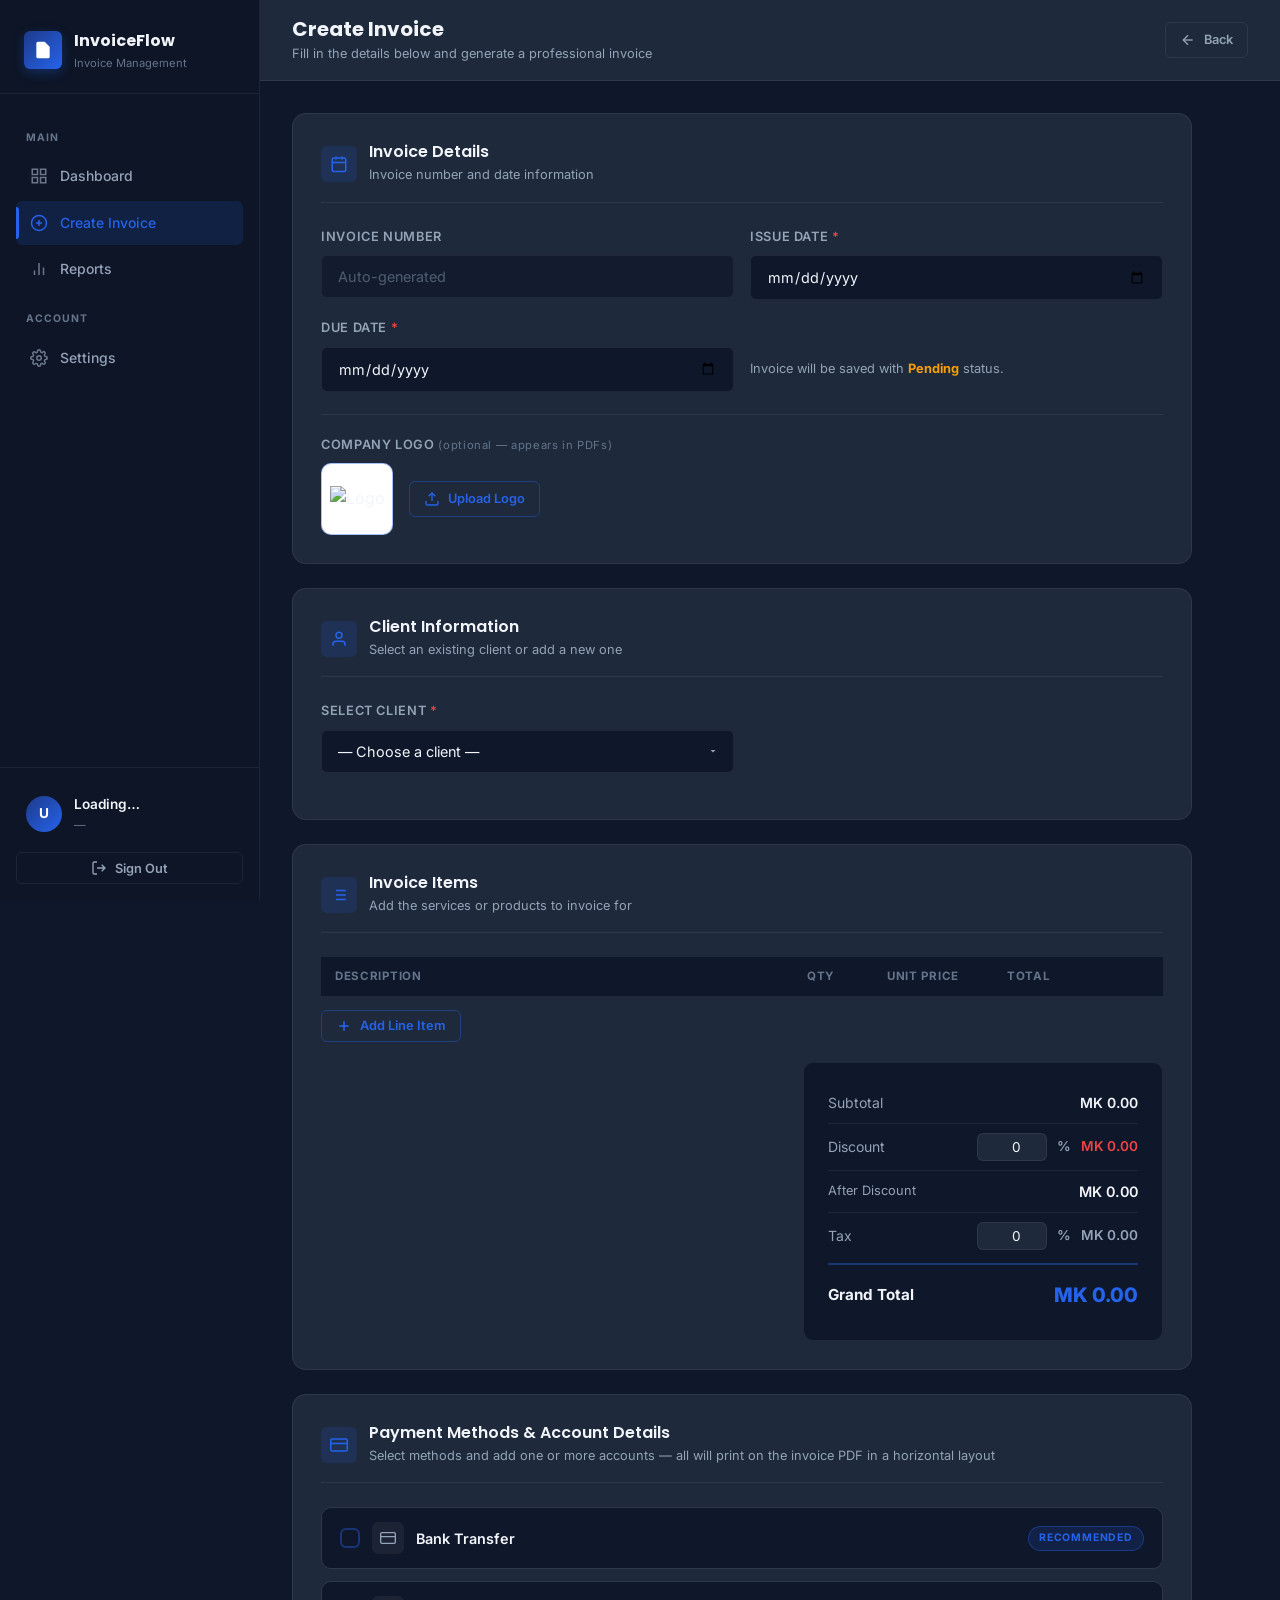
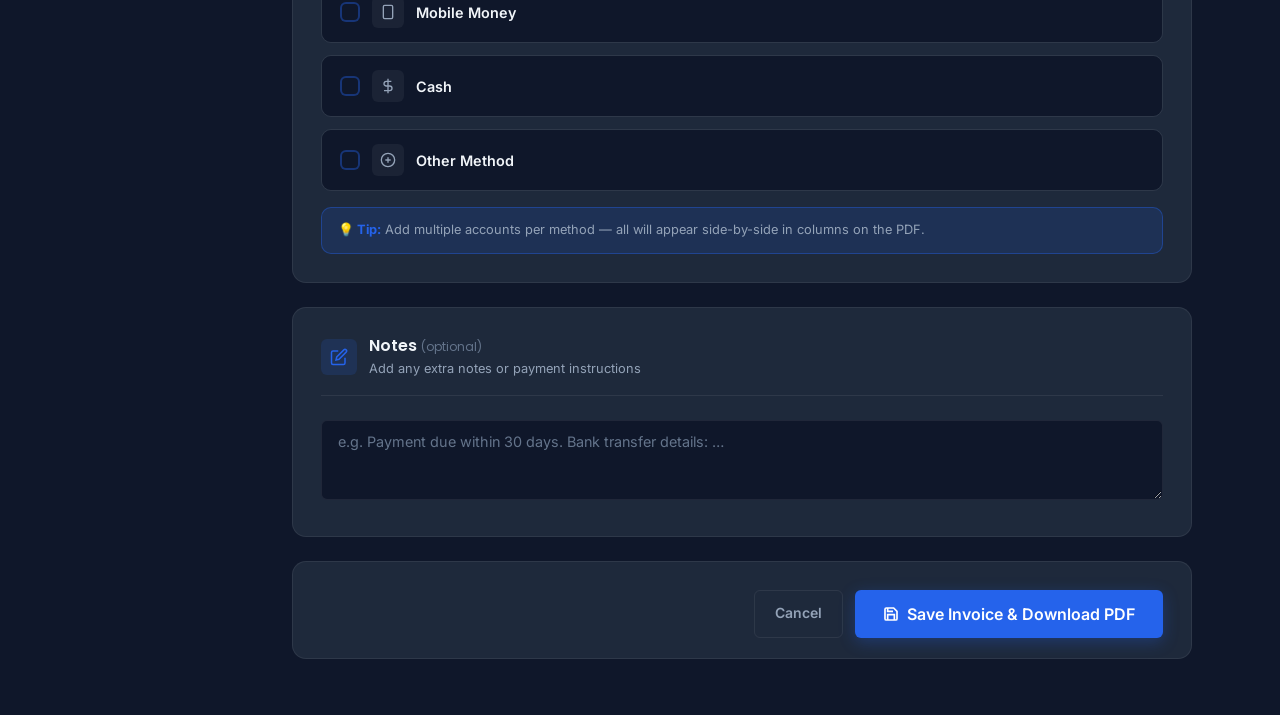
==== create-invoice.html @ 596aef88 "Initial Commit" ====
<!DOCTYPE html>
<html lang="en">
<head>
  <meta charset="UTF-8" />
  <meta name="viewport" content="width=device-width, initial-scale=1.0" />
  <title>Create Invoice – InvoiceFlow</title>
  <meta name="description" content="Create a professional invoice, add line items, and generate a PDF in seconds." />
  <link rel="stylesheet" href="styles.css" />
  <link rel="icon" href="data:image/svg+xml,<svg xmlns='http://www.w3.org/2000/svg' viewBox='0 0 100 100'><rect width='100' height='100' rx='16' fill='%232563EB'/><text y='.9em' font-size='60' x='20'>📄</text></svg>" />
</head>
<body>
<div class="app-layout">

  <!-- ══════════════════ SIDEBAR ══════════════════ -->
  <aside class="sidebar" id="sidebar">
    <div class="sidebar-logo">
      <div class="logo-mark">
        <div class="logo-icon">
          <svg viewBox="0 0 24 24" fill="white"><path d="M14 2H6a2 2 0 0 0-2 2v16a2 2 0 0 0 2 2h12a2 2 0 0 0 2-2V8l-6-6zm-1 1.5V8H18"/></svg>
        </div>
        <div>
          <div class="logo-text">InvoiceFlow</div>
          <div class="logo-sub">Invoice Management</div>
        </div>
      </div>
    </div>

    <nav class="sidebar-nav">
      <div class="nav-section-label">Main</div>
      <a class="nav-item" href="dashboard.html">
        <svg viewBox="0 0 24 24" fill="none" stroke="currentColor" stroke-width="2"><rect x="3" y="3" width="7" height="7"/><rect x="14" y="3" width="7" height="7"/><rect x="14" y="14" width="7" height="7"/><rect x="3" y="14" width="7" height="7"/></svg>
        Dashboard
      </a>
      <a class="nav-item active" href="create-invoice.html">
        <svg viewBox="0 0 24 24" fill="none" stroke="currentColor" stroke-width="2"><circle cx="12" cy="12" r="10"/><line x1="12" y1="8" x2="12" y2="16"/><line x1="8" y1="12" x2="16" y2="12"/></svg>
        Create Invoice
      </a>
      <a class="nav-item" href="reports.html">
        <svg viewBox="0 0 24 24" fill="none" stroke="currentColor" stroke-width="2"><line x1="18" y1="20" x2="18" y2="10"/><line x1="12" y1="20" x2="12" y2="4"/><line x1="6" y1="20" x2="6" y2="14"/></svg>
        Reports
      </a>
      <div class="nav-section-label" style="margin-top:20px;">Account</div>
      <a class="nav-item" href="settings.html">
        <svg viewBox="0 0 24 24" fill="none" stroke="currentColor" stroke-width="2"><circle cx="12" cy="12" r="3"/><path d="M19.4 15a1.65 1.65 0 0 0 .33 1.82l.06.06a2 2 0 0 1-2.83 2.83l-.06-.06a1.65 1.65 0 0 0-1.82-.33 1.65 1.65 0 0 0-1 1.51V21a2 2 0 0 1-4 0v-.09A1.65 1.65 0 0 0 9 19.4a1.65 1.65 0 0 0-1.82.33l-.06.06a2 2 0 0 1-2.83-2.83l.06-.06A1.65 1.65 0 0 0 4.68 15a1.65 1.65 0 0 0-1.51-1H3a2 2 0 0 1 0-4h.09A1.65 1.65 0 0 0 4.6 9a1.65 1.65 0 0 0-.33-1.82l-.06-.06a2 2 0 0 1 2.83-2.83l.06.06A1.65 1.65 0 0 0 9 4.68a1.65 1.65 0 0 0 1-1.51V3a2 2 0 0 1 4 0v.09a1.65 1.65 0 0 0 1 1.51 1.65 1.65 0 0 0 1.82-.33l.06-.06a2 2 0 0 1 2.83 2.83l-.06.06A1.65 1.65 0 0 0 19.4 9a1.65 1.65 0 0 0 1.51 1H21a2 2 0 0 1 0 4h-.09a1.65 1.65 0 0 0-1.51 1z"/></svg>
        Settings
      </a>
    </nav>

    <div class="sidebar-footer">
      <div class="user-info">
        <div class="user-avatar" id="user-avatar">U</div>
        <div class="user-details">
          <div class="user-name" id="user-name">Loading…</div>
          <div class="user-email" id="user-email">—</div>
        </div>
      </div>
      <button class="btn btn-ghost btn-full btn-sm" onclick="handleLogout()">
        <svg viewBox="0 0 24 24" fill="none" stroke="currentColor" stroke-width="2" width="15" height="15"><path d="M9 21H5a2 2 0 0 1-2-2V5a2 2 0 0 1 2-2h4M16 17l5-5-5-5M21 12H9"/></svg>
        Sign Out
      </button>
    </div>
  </aside>

  <!-- ══════════════════ MAIN CONTENT ══════════════════ -->
  <div class="main-content">

    <div class="topbar">
      <div class="topbar-left">
        <h2>Create Invoice</h2>
        <p>Fill in the details below and generate a professional invoice</p>
      </div>
      <div class="topbar-right">
        <a href="dashboard.html" class="btn btn-ghost btn-sm">
          <svg viewBox="0 0 24 24" fill="none" stroke="currentColor" stroke-width="2"><line x1="19" y1="12" x2="5" y2="12"/><polyline points="12 19 5 12 12 5"/></svg>
          Back
        </a>
      </div>
    </div>

    <div class="page-content">
      <form id="invoice-form" onsubmit="handleCreateInvoice(event)">
        <div class="create-content">

          <!-- ── Invoice Metadata ── -->
          <div class="section-card">
            <div class="section-card-header">
              <div class="section-icon">
                <svg viewBox="0 0 24 24" fill="none" stroke="currentColor" stroke-width="2"><rect x="3" y="4" width="18" height="18" rx="2"/><line x1="16" y1="2" x2="16" y2="6"/><line x1="8" y1="2" x2="8" y2="6"/><line x1="3" y1="10" x2="21" y2="10"/></svg>
              </div>
              <div>
                <h3>Invoice Details</h3>
                <p>Invoice number and date information</p>
              </div>
            </div>

            <div class="form-row">
              <div class="form-group">
                <label for="invoice-number">Invoice Number</label>
                <input type="text" id="invoice-number" placeholder="Auto-generated" readonly style="opacity:0.7;cursor:not-allowed;" />
              </div>
              <div class="form-group">
                <label for="issue-date">Issue Date <span style="color:var(--danger)">*</span></label>
                <input type="date" id="issue-date" required />
              </div>
            </div>
            <div class="form-row">
              <div class="form-group">
                <label for="due-date">Due Date <span style="color:var(--danger)">*</span></label>
                <input type="date" id="due-date" required />
              </div>
              <div class="form-group">
                <label>&nbsp;</label>
                <div style="padding:12px 0; font-size:0.8rem; color:var(--text-muted);">
                  Invoice will be saved with <strong style="color:var(--warning)">Pending</strong> status.
                </div>
              </div>
            </div>

            <!-- ── Logo Upload ── -->
            <div style="border-top:1px solid var(--border);padding-top:20px;margin-top:4px;">
              <label style="font-size:0.8rem;font-weight:600;color:var(--text-muted);text-transform:uppercase;letter-spacing:0.05em;display:block;margin-bottom:8px;">
                Company Logo <span style="font-size:0.7rem;font-weight:400;color:var(--text-dim);text-transform:none;">(optional — appears in PDFs)</span>
              </label>
              <div style="display:flex;align-items:center;gap:16px;flex-wrap:wrap;">
                <div id="logo-preview-wrap" style="display:none;width:72px;height:72px;border:1px solid var(--border-accent);border-radius:var(--radius);overflow:hidden;background:white;display:flex;align-items:center;justify-content:center;flex-shrink:0;">
                  <img id="logo-preview" src="" alt="Logo" style="max-width:100%;max-height:100%;object-fit:contain;" />
                </div>
                <div style="display:flex;gap:10px;flex-wrap:wrap;">
                  <label for="logo-upload" class="btn btn-secondary btn-sm" style="cursor:pointer;">
                    <svg viewBox="0 0 24 24" fill="none" stroke="currentColor" stroke-width="2"><path d="M21 15v4a2 2 0 0 1-2 2H5a2 2 0 0 1-2-2v-4"/><polyline points="17 8 12 3 7 8"/><line x1="12" y1="3" x2="12" y2="15"/></svg>
                    Upload Logo
                  </label>
                  <input type="file" id="logo-upload" accept="image/png,image/jpeg,image/gif,image/webp,image/svg+xml" style="display:none;" onchange="handleLogoUpload(event)" />
                  <button type="button" class="btn btn-ghost btn-sm" id="logo-remove-btn" style="display:none;" onclick="removeLogo()">
                    <svg viewBox="0 0 24 24" fill="none" stroke="currentColor" stroke-width="2"><polyline points="3 6 5 6 21 6"/><path d="M19 6l-1 14a2 2 0 0 1-2 2H8a2 2 0 0 1-2-2L5 6"/></svg>
                    Remove
                  </button>
                </div>
              </div>
            </div>
          </div>

          <!-- ── Client Selection ── -->
          <div class="section-card">
            <div class="section-card-header">
              <div class="section-icon">
                <svg viewBox="0 0 24 24" fill="none" stroke="currentColor" stroke-width="2"><path d="M20 21v-2a4 4 0 0 0-4-4H8a4 4 0 0 0-4 4v2"/><circle cx="12" cy="7" r="4"/></svg>
              </div>
              <div>
                <h3>Client Information</h3>
                <p>Select an existing client or add a new one</p>
              </div>
            </div>

            <div class="form-row">
              <div class="form-group">
                <label for="client-select">Select Client <span style="color:var(--danger)">*</span></label>
                <select id="client-select" onchange="handleClientChange()" required>
                  <option value="">— Choose a client —</option>
                  <option value="new">➕ Add new client…</option>
                </select>
              </div>
            </div>

            <!-- New Client Panel -->
            <div class="new-client-panel" id="new-client-panel">
              <h4>
                <svg viewBox="0 0 24 24" fill="none" stroke="currentColor" stroke-width="2" width="14" height="14" style="margin-right:6px;"><path d="M20 21v-2a4 4 0 0 0-4-4H8a4 4 0 0 0-4 4v2"/><circle cx="12" cy="7" r="4"/></svg>
                New Client Details
              </h4>
              <div class="form-row">
                <div class="form-group">
                  <label for="new-client-name">Full Name / Company <span style="color:var(--danger)">*</span></label>
                  <input type="text" id="new-client-name" placeholder="Acme Corporation" />
                </div>
                <div class="form-group">
                  <label for="new-client-email">Email Address</label>
                  <input type="email" id="new-client-email" placeholder="client@example.com" />
                </div>
              </div>
              <div class="form-row">
                <div class="form-group">
                  <label for="new-client-phone">Phone Number</label>
                  <input type="tel" id="new-client-phone" placeholder="+1 (555) 000-0000" />
                </div>
                <div class="form-group">
                  <label for="new-client-address">Address</label>
                  <input type="text" id="new-client-address" placeholder="123 Main St, City, Country" />
                </div>
              </div>
            </div>
          </div>

          <!-- ── Invoice Items ── -->
          <div class="section-card">
            <div class="section-card-header">
              <div class="section-icon">
                <svg viewBox="0 0 24 24" fill="none" stroke="currentColor" stroke-width="2"><line x1="8" y1="6" x2="21" y2="6"/><line x1="8" y1="12" x2="21" y2="12"/><line x1="8" y1="18" x2="21" y2="18"/><line x1="3" y1="6" x2="3.01" y2="6"/><line x1="3" y1="12" x2="3.01" y2="12"/><line x1="3" y1="18" x2="3.01" y2="18"/></svg>
              </div>
              <div>
                <h3>Invoice Items</h3>
                <p>Add the services or products to invoice for</p>
              </div>
            </div>

            <div class="items-table-wrapper">
              <table class="items-table">
                <thead>
                  <tr>
                    <th class="col-desc">Description</th>
                    <th class="col-qty">Qty</th>
                    <th class="col-price">Unit Price</th>
                    <th class="col-total">Total</th>
                    <th class="col-action"></th>
                  </tr>
                </thead>
                <tbody id="items-tbody"></tbody>
              </table>
            </div>

            <button type="button" class="btn btn-secondary btn-sm add-item-btn" onclick="addItem()">
              <svg viewBox="0 0 24 24" fill="none" stroke="currentColor" stroke-width="2.5"><line x1="12" y1="5" x2="12" y2="19"/><line x1="5" y1="12" x2="19" y2="12"/></svg>
              Add Line Item
            </button>

            <!-- Totals Panel -->
            <div class="totals-panel">
              <div class="total-row">
                <span class="label">Subtotal</span>
                <span class="value" id="display-subtotal">MK 0.00</span>
              </div>
              <div class="total-row">
                <span class="label">Discount</span>
                <span class="value">
                  <div class="tax-input-row">
                    <input type="number" id="discount-rate" value="0" min="0" max="100" step="0.5" oninput="recalcTotals()" />
                    <span>%</span>
                    <span id="display-discount" style="color:var(--danger);">MK 0.00</span>
                  </div>
                </span>
              </div>
              <div class="total-row">
                <span class="label" style="color:var(--text-muted);font-size:0.8rem;">After Discount</span>
                <span class="value" id="display-after-discount" style="font-size:0.9rem;">MK 0.00</span>
              </div>
              <div class="total-row">
                <span class="label">Tax</span>
                <span class="value">
                  <div class="tax-input-row">
                    <input type="number" id="tax-rate" value="0" min="0" max="100" step="0.5" oninput="recalcTotals()" />
                    <span>%</span>
                    <span id="display-tax">MK 0.00</span>
                  </div>
                </span>
              </div>
              <div class="total-row grand">
                <span class="label">Grand Total</span>
                <span class="value" id="display-total">MK 0.00</span>
              </div>
            </div>
          </div>

          <!-- ── Payment Methods ── -->
          <div class="section-card" id="payment-methods-card">
            <div class="section-card-header">
              <div class="section-icon">
                <svg viewBox="0 0 24 24" fill="none" stroke="currentColor" stroke-width="2"><rect x="1" y="4" width="22" height="16" rx="2"/><line x1="1" y1="10" x2="23" y2="10"/></svg>
              </div>
              <div>
                <h3>Payment Methods &amp; Account Details</h3>
                <p>Select methods and add one or more accounts — all will print on the invoice PDF in a horizontal layout</p>
              </div>
            </div>

            <div style="display:flex;flex-direction:column;gap:12px;">

              <!-- Bank Transfer -->
              <div class="payment-method-block" id="pm-block-bank">
                <label class="payment-method-toggle">
                  <input type="checkbox" id="pm-bank" onchange="togglePaymentMethod('bank')" />
                  <span class="pm-toggle-icon">
                    <svg viewBox="0 0 24 24" fill="none" stroke="currentColor" stroke-width="2"><rect x="1" y="4" width="22" height="16" rx="2"/><line x1="1" y1="10" x2="23" y2="10"/></svg>
                  </span>
                  <span class="pm-toggle-label">Bank Transfer</span>
                  <span class="pm-badge">Recommended</span>
                </label>
                <div class="payment-method-details" id="pm-details-bank">
                  <div id="pm-bank-accounts-wrap"></div>
                  <button type="button" class="pm-add-account-btn" onclick="addAccount('bank')">
                    <svg viewBox="0 0 24 24" fill="none" stroke="currentColor" stroke-width="2.5"><line x1="12" y1="5" x2="12" y2="19"/><line x1="5" y1="12" x2="19" y2="12"/></svg>
                    Add Bank Account
                  </button>
                </div>
              </div>

              <!-- Mobile Money -->
              <div class="payment-method-block" id="pm-block-mobile">
                <label class="payment-method-toggle">
                  <input type="checkbox" id="pm-mobile" onchange="togglePaymentMethod('mobile')" />
                  <span class="pm-toggle-icon">
                    <svg viewBox="0 0 24 24" fill="none" stroke="currentColor" stroke-width="2"><rect x="5" y="2" width="14" height="20" rx="2"/><line x1="12" y1="18" x2="12.01" y2="18"/></svg>
                  </span>
                  <span class="pm-toggle-label">Mobile Money</span>
                </label>
                <div class="payment-method-details" id="pm-details-mobile">
                  <div id="pm-mobile-accounts-wrap"></div>
                  <button type="button" class="pm-add-account-btn" onclick="addAccount('mobile')">
                    <svg viewBox="0 0 24 24" fill="none" stroke="currentColor" stroke-width="2.5"><line x1="12" y1="5" x2="12" y2="19"/><line x1="5" y1="12" x2="19" y2="12"/></svg>
                    Add Mobile Provider
                  </button>
                </div>
              </div>

              <!-- Cash -->
              <div class="payment-method-block" id="pm-block-cash">
                <label class="payment-method-toggle">
                  <input type="checkbox" id="pm-cash" onchange="togglePaymentMethod('cash')" />
                  <span class="pm-toggle-icon">
                    <svg viewBox="0 0 24 24" fill="none" stroke="currentColor" stroke-width="2"><line x1="12" y1="1" x2="12" y2="23"/><path d="M17 5H9.5a3.5 3.5 0 0 0 0 7h5a3.5 3.5 0 0 1 0 7H6"/></svg>
                  </span>
                  <span class="pm-toggle-label">Cash</span>
                </label>
                <div class="payment-method-details" id="pm-details-cash">
                  <div class="form-group" style="margin:0;">
                    <label for="pm-cash-instructions">Cash Instructions (optional)</label>
                    <input type="text" id="pm-cash-instructions" placeholder="e.g. Cash accepted at our office. Receipt will be issued." oninput="savePmState()" />
                  </div>
                </div>
              </div>

              <!-- Other -->
              <div class="payment-method-block" id="pm-block-other">
                <label class="payment-method-toggle">
                  <input type="checkbox" id="pm-other" onchange="togglePaymentMethod('other')" />
                  <span class="pm-toggle-icon">
                    <svg viewBox="0 0 24 24" fill="none" stroke="currentColor" stroke-width="2"><circle cx="12" cy="12" r="10"/><line x1="12" y1="8" x2="12" y2="16"/><line x1="8" y1="12" x2="16" y2="12"/></svg>
                  </span>
                  <span class="pm-toggle-label">Other Method</span>
                </label>
                <div class="payment-method-details" id="pm-details-other">
                  <div id="pm-other-accounts-wrap"></div>
                  <button type="button" class="pm-add-account-btn" onclick="addAccount('other')">
                    <svg viewBox="0 0 24 24" fill="none" stroke="currentColor" stroke-width="2.5"><line x1="12" y1="5" x2="12" y2="19"/><line x1="5" y1="12" x2="19" y2="12"/></svg>
                    Add Account
                  </button>
                </div>
              </div>

            </div>

            <div style="margin-top:16px;padding:12px 16px;background:var(--accent-light);border:1px solid var(--border-accent);border-radius:var(--radius);font-size:0.8rem;color:var(--text-muted);">
              <strong style="color:var(--accent);">&#128161; Tip:</strong> Add multiple accounts per method — all will appear side-by-side in columns on the PDF.
            </div>
          </div>

          <!-- ── Notes (optional) ── -->
          <div class="section-card">
            <div class="section-card-header">
              <div class="section-icon">
                <svg viewBox="0 0 24 24" fill="none" stroke="currentColor" stroke-width="2"><path d="M11 4H4a2 2 0 0 0-2 2v14a2 2 0 0 0 2 2h14a2 2 0 0 0 2-2v-7M18.5 2.5a2.121 2.121 0 0 1 3 3L12 15l-4 1 1-4 9.5-9.5z"/></svg>
              </div>
              <div>
                <h3>Notes <span style="font-size:0.75rem;color:var(--text-dim);font-weight:400;">(optional)</span></h3>
                <p>Add any extra notes or payment instructions</p>
              </div>
            </div>
            <div class="form-group" style="margin:0;">
              <textarea id="invoice-notes" placeholder="e.g. Payment due within 30 days. Bank transfer details: …" rows="3"></textarea>
            </div>
          </div>

          <!-- ── Form Actions ── -->
          <div class="section-card" style="padding:20px 28px;">
            <div class="form-actions">
              <a href="dashboard.html" class="btn btn-ghost">Cancel</a>
              <button type="submit" class="btn btn-primary btn-lg" id="submit-btn">
                <svg viewBox="0 0 24 24" fill="none" stroke="currentColor" stroke-width="2.5"><path d="M19 21H5a2 2 0 0 1-2-2V5a2 2 0 0 1 2-2h11l5 5v11a2 2 0 0 1-2 2z"/><polyline points="17 21 17 13 7 13 7 21"/><polyline points="7 3 7 8 15 8"/></svg>
                <span id="submit-btn-text">Save Invoice &amp; Download PDF</span>
                <span id="submit-spinner" class="spinner hidden"></span>
              </button>
            </div>
          </div>

        </div><!-- /create-content -->
      </form>
    </div><!-- /page-content -->
  </div><!-- /main-content -->
</div><!-- /app-layout -->

<!-- Loading Overlay -->
<div class="loading-overlay" id="loading-overlay">
  <div class="spinner"></div>
  <p id="loading-msg">Saving invoice…</p>
</div>

<!-- Toast Container -->
<div id="toast-container"></div>

<!-- Supabase + jsPDF CDNs -->
<script src="https://cdn.jsdelivr.net/npm/@supabase/supabase-js@2/dist/umd/supabase.min.js"></script>
<script src="https://cdnjs.cloudflare.com/ajax/libs/jspdf/2.5.1/jspdf.umd.min.js"></script>

<script type="module">
  import { requireAuth, logout } from './auth.js';
  import { getClients, createClient, createInvoice, generateInvoiceNumber } from './invoices.js';
  import { downloadInvoicePdf, docToBlob } from './pdfGenerator.js';
  import { uploadPdf } from './invoices.js';

  /* ── Payment Methods State ──
     pmState holds the enabled flag + accounts[] array for each method.
     Persisted to localStorage as JSON. ---------------------------------------------- */
  const pmState = {
    bank:   { enabled: false, accounts: [] },  // [{bank,account,holder,branch}]
    mobile: { enabled: false, accounts: [] },  // [{provider,number,holder}]
    cash:   { enabled: false, instructions: '' },
    other:  { enabled: false, accounts: [] },  // [{method,details}]
  };

  /* ── State ── */
  let itemCount = 0;
  let clientList = [];

  /* ── Init ── */
  (async () => {
    const session = await requireAuth();
    if (!session) return;

    const user = session.user;
    document.getElementById('user-avatar').textContent = (user.email || 'U').substring(0, 2).toUpperCase();
    document.getElementById('user-name').textContent   = user.user_metadata?.full_name || 'User';
    document.getElementById('user-email').textContent  = user.email;

    // Set default dates
    const today    = new Date().toISOString().split('T')[0];
    const due30    = new Date(Date.now() + 30 * 86400000).toISOString().split('T')[0];
    document.getElementById('issue-date').value = today;
    document.getElementById('due-date').value   = due30;

    // Generate invoice number
    try {
      const num = await generateInvoiceNumber();
      document.getElementById('invoice-number').value = num;
    } catch (e) { document.getElementById('invoice-number').value = 'INV-0001'; }

    // Load clients
    await loadClients();

    // Add first blank item row
    addItem();

    // Restore saved payment methods
    restorePaymentMethods();
  })();

  /* ── Load Clients into Select ── */
  async function loadClients() {
    try {
      clientList = await getClients();
      const sel  = document.getElementById('client-select');

      // Keep first two options, remove old ones
      while (sel.options.length > 2) sel.remove(2);

      clientList.forEach(c => {
        const opt = new Option(`${c.name}${c.email ? ` (${c.email})` : ''}`, c.id);
        sel.add(opt);
      });
    } catch (e) {
      showToast('Could not load clients: ' + e.message, 'error');
    }
  }

  /* ── Client Select Handler ── */
  window.handleClientChange = () => {
    const val = document.getElementById('client-select').value;
    const panel = document.getElementById('new-client-panel');
    panel.classList.toggle('show', val === 'new');

    // Toggle required on new client fields
    const nameField = document.getElementById('new-client-name');
    nameField.required = val === 'new';
  };

  /* ── Add Item Row ── */
  window.addItem = () => {
    const tbody = document.getElementById('items-tbody');
    const id    = itemCount++;

    const row = document.createElement('tr');
    row.id = `item-row-${id}`;
    row.innerHTML = `
      <td class="col-desc">
        <input type="text" id="item-desc-${id}" placeholder="Service or product description…" required />
      </td>
      <td class="col-qty">
        <input type="number" id="item-qty-${id}" value="1" min="1" step="1" oninput="calcRow(${id})" required />
      </td>
      <td class="col-price">
        <input type="number" id="item-price-${id}" value="0.00" min="0" step="0.01" placeholder="0.00" oninput="calcRow(${id})" required />
      </td>
      <td class="col-total">
        <input type="number" id="item-total-${id}" value="0.00" readonly />
      </td>
      <td class="col-action">
        <button type="button" class="remove-item-btn" onclick="removeItem(${id})" title="Remove item">
          <svg viewBox="0 0 24 24" fill="none" stroke="currentColor" stroke-width="2"><polyline points="3 6 5 6 21 6"/><path d="M19 6l-1 14a2 2 0 0 1-2 2H8a2 2 0 0 1-2-2L5 6"/><path d="M10 11v6M14 11v6M9 6V4h6v2"/></svg>
        </button>
      </td>
    `;
    tbody.appendChild(row);
  };

  /* ── Remove Item Row ── */
  window.removeItem = (id) => {
    const rows = document.getElementById('items-tbody').querySelectorAll('tr');
    if (rows.length <= 1) {
      showToast('At least one item is required.', 'error');
      return;
    }
    document.getElementById(`item-row-${id}`)?.remove();
    recalcTotals();
  };

  /* ── Calculate Row Total ── */
  window.calcRow = (id) => {
    const qty   = parseFloat(document.getElementById(`item-qty-${id}`)?.value || 0);
    const price = parseFloat(document.getElementById(`item-price-${id}`)?.value || 0);
    const total = qty * price;
    const totalEl = document.getElementById(`item-total-${id}`);
    if (totalEl) totalEl.value = total.toFixed(2);
    recalcTotals();
  };

  /* ── Recalculate All Totals ── */
  window.recalcTotals = () => {
    let subtotal = 0;
    for (let i = 0; i < itemCount; i++) {
      const el = document.getElementById(`item-total-${i}`);
      if (el) subtotal += parseFloat(el.value || 0);
    }
    const discountRate  = parseFloat(document.getElementById('discount-rate').value || 0);
    const discountAmt   = subtotal * (discountRate / 100);
    const afterDiscount = subtotal - discountAmt;
    const taxRate       = parseFloat(document.getElementById('tax-rate').value || 0);
    const taxAmt        = afterDiscount * (taxRate / 100);
    const total         = afterDiscount + taxAmt;

    document.getElementById('display-subtotal').textContent     = fmtCurrency(subtotal);
    document.getElementById('display-discount').textContent     = '- ' + fmtCurrency(discountAmt);
    document.getElementById('display-after-discount').textContent = fmtCurrency(afterDiscount);
    document.getElementById('display-tax').textContent          = fmtCurrency(taxAmt);
    document.getElementById('display-total').textContent        = fmtCurrency(total);
  };

  /* ── Collect Items ── */
  function collectItems() {
    const items = [];
    for (let i = 0; i < itemCount; i++) {
      const descEl = document.getElementById(`item-desc-${i}`);
      if (!descEl) continue;
      const row = document.getElementById(`item-row-${i}`);
      if (!row) continue;

      const desc  = descEl.value.trim();
      const qty   = parseFloat(document.getElementById(`item-qty-${i}`).value || 0);
      const price = parseFloat(document.getElementById(`item-price-${i}`).value || 0);

      if (!desc) { showToast('All item descriptions are required.', 'error'); return null; }
      if (qty <= 0) { showToast('Quantity must be greater than 0.', 'error'); return null; }
      if (price < 0) { showToast('Unit price cannot be negative.', 'error'); return null; }

      items.push({ description: desc, quantity: qty, unit_price: price });
    }
    return items;
  }

  /* ── Handle Create Invoice Submit ── */
  window.handleCreateInvoice = async (e) => {
    e.preventDefault();

    const clientVal = document.getElementById('client-select').value;
    if (!clientVal) { showToast('Please select or add a client.', 'error'); return; }

    const items = collectItems();
    if (!items || items.length === 0) { showToast('Add at least one invoice item.', 'error'); return; }

    // Validate totals are not negative
    let subtotal = 0;
    items.forEach(item => { subtotal += item.quantity * item.unit_price; });
    if (subtotal < 0) { showToast('Invoice total cannot be negative.', 'error'); return; }

    const discountRate = parseFloat(document.getElementById('discount-rate').value || 0);
    const discountAmt  = subtotal * (discountRate / 100);
    const afterDiscount = subtotal - discountAmt;
    const taxRate = parseFloat(document.getElementById('tax-rate').value || 0);
    const taxAmt  = afterDiscount * (taxRate / 100);
    const total   = afterDiscount + taxAmt;

    if (total < 0) { showToast('Invoice total cannot be negative.', 'error'); return; }

    setLoading(true);

    try {
      // 1. Create new client if needed
      let clientId = clientVal;
      if (clientVal === 'new') {
        const name = document.getElementById('new-client-name').value.trim();
        if (!name) { showToast('Client name is required.', 'error'); setLoading(false); return; }

        showLoadingOverlay('Saving client…');
        const newClient = await createClient({
          name,
          email:   document.getElementById('new-client-email').value.trim(),
          phone:   document.getElementById('new-client-phone').value.trim(),
          address: document.getElementById('new-client-address').value.trim(),
        });
        clientId = newClient.id;
      }

      // 2. Save invoice
      showLoadingOverlay('Saving invoice…');
      const invoiceData = {
        client_id:      clientId,
        invoice_number: document.getElementById('invoice-number').value,
        issue_date:     document.getElementById('issue-date').value,
        due_date:       document.getElementById('due-date').value,
        subtotal,
        discount:       discountRate,
        tax:            taxRate,
        total,
      };

      const paymentMethods = collectPaymentMethods();
      const savedInvoice = await createInvoice(invoiceData, items, paymentMethods);

      // 3. Build full invoice object for PDF (include client info)
      const clientObj = clientList.find(c => c.id === clientId) || {
        name:    document.getElementById('new-client-name')?.value || '',
        email:   document.getElementById('new-client-email')?.value || '',
        phone:   document.getElementById('new-client-phone')?.value || '',
        address: document.getElementById('new-client-address')?.value || '',
      };

      const fullInvoice = {
        ...savedInvoice,
        ...invoiceData,
        clients:          clientObj,
        payment_methods:  paymentMethods,
        notes:            document.getElementById('invoice-notes').value.trim(),
        invoice_items: items.map(item => ({
          ...item,
          total: item.quantity * item.unit_price,
        })),
      };

      // 4. Generate + download PDF
      showLoadingOverlay('Generating PDF…');
      const doc  = downloadInvoicePdf(fullInvoice);

      // 5. Optionally upload to Supabase Storage
      try {
        const blob = docToBlob(doc);
        await uploadPdf(blob, `invoices/${savedInvoice.invoice_number}.pdf`);
      } catch (upErr) {
        console.warn('Storage upload skipped (bucket may not exist):', upErr.message);
      }

      hideLoadingOverlay();
      showToast('Invoice created and PDF downloaded! ✓', 'success');

      // Redirect to dashboard after short delay
      setTimeout(() => { window.location.href = 'dashboard.html'; }, 1800);

    } catch (err) {
      hideLoadingOverlay();
      setLoading(false);
      showToast('Error: ' + err.message, 'error');
    }
  };

  /* ════════════════════════════════════════════════════════
     PAYMENT METHODS — Multi-Account System
  ════════════════════════════════════════════════════════ */

  /* Toggle a method on/off */
  window.togglePaymentMethod = (method) => {
    const check   = document.getElementById(`pm-${method}`);
    const details = document.getElementById(`pm-details-${method}`);
    pmState[method].enabled = check.checked;
    if (details) details.classList.toggle('show', check.checked);
    // Add first account automatically when enabling
    if (check.checked && method !== 'cash' && pmState[method].accounts.length === 0) {
      addAccount(method);
    }
    savePmState();
  };

  /* Add a new account row to a method */
  window.addAccount = (method) => {
    if (method === 'bank') {
      pmState.bank.accounts.push({ bank: '', account: '', holder: '', branch: '' });
    } else if (method === 'mobile') {
      pmState.mobile.accounts.push({ provider: 'Airtel Money', number: '', holder: '' });
    } else if (method === 'other') {
      pmState.other.accounts.push({ method: '', details: '' });
    }
    renderAccounts(method);
    savePmState();
  };

  /* Remove one account row */
  window.removeAccount = (method, idx) => {
    pmState[method].accounts.splice(idx, 1);
    renderAccounts(method);
    savePmState();
  };

  /* Render account rows into the DOM for a given method */
  function renderAccounts(method) {
    const wrap = document.getElementById(`pm-${method}-accounts-wrap`);
    if (!wrap) return;
    wrap.innerHTML = '';

    pmState[method].accounts.forEach((acct, idx) => {
      const div = document.createElement('div');
      div.className = 'pm-account-card';

      if (method === 'bank') {
        div.innerHTML = `
          <div class="pm-account-card-header">
            <span class="pm-account-label">Account ${idx + 1}</span>
            <button type="button" class="pm-remove-btn" onclick="removeAccount('bank',${idx})" title="Remove">
              <svg viewBox="0 0 24 24" fill="none" stroke="currentColor" stroke-width="2"><line x1="18" y1="6" x2="6" y2="18"/><line x1="6" y1="6" x2="18" y2="18"/></svg>
            </button>
          </div>
          <div class="form-row">
            <div class="form-group">
              <label>Bank Name</label>
              <input type="text" id="pm-bank-${idx}-bank" value="${acct.bank}" placeholder="e.g. National Bank of Malawi" oninput="syncAccount('bank',${idx},'bank',this.value)" />
            </div>
            <div class="form-group">
              <label>Account Number</label>
              <input type="text" id="pm-bank-${idx}-account" value="${acct.account}" placeholder="e.g. 1010142497" oninput="syncAccount('bank',${idx},'account',this.value)" />
            </div>
          </div>
          <div class="form-row">
            <div class="form-group">
              <label>Account Holder Name</label>
              <input type="text" id="pm-bank-${idx}-holder" value="${acct.holder}" placeholder="e.g. Blessings Chidazi" oninput="syncAccount('bank',${idx},'holder',this.value)" />
            </div>
            <div class="form-group">
              <label>Branch (optional)</label>
              <input type="text" id="pm-bank-${idx}-branch" value="${acct.branch}" placeholder="e.g. Zomba" oninput="syncAccount('bank',${idx},'branch',this.value)" />
            </div>
          </div>`;

      } else if (method === 'mobile') {
        div.innerHTML = `
          <div class="pm-account-card-header">
            <span class="pm-account-label">Provider ${idx + 1}</span>
            <button type="button" class="pm-remove-btn" onclick="removeAccount('mobile',${idx})" title="Remove">
              <svg viewBox="0 0 24 24" fill="none" stroke="currentColor" stroke-width="2"><line x1="18" y1="6" x2="6" y2="18"/><line x1="6" y1="6" x2="18" y2="18"/></svg>
            </button>
          </div>
          <div class="form-row">
            <div class="form-group">
              <label>Provider</label>
              <select id="pm-mobile-${idx}-provider" onchange="syncAccount('mobile',${idx},'provider',this.value)">
                <option value="Airtel Money"${acct.provider==='Airtel Money'?' selected':''}>Airtel Money</option>
                <option value="TNM Mpamba"${acct.provider==='TNM Mpamba'?' selected':''}>TNM Mpamba</option>
                <option value="Other"${acct.provider==='Other'?' selected':''}>Other</option>
              </select>
            </div>
            <div class="form-group">
              <label>Mobile Number</label>
              <input type="tel" id="pm-mobile-${idx}-number" value="${acct.number}" placeholder="e.g. +265 999 378 615" oninput="syncAccount('mobile',${idx},'number',this.value)" />
            </div>
          </div>
          <div class="form-group">
            <label>Account Name / Business Name</label>
            <input type="text" id="pm-mobile-${idx}-holder" value="${acct.holder}" placeholder="e.g. Blessings Chidazi" oninput="syncAccount('mobile',${idx},'holder',this.value)" />
          </div>`;

      } else if (method === 'other') {
        div.innerHTML = `
          <div class="pm-account-card-header">
            <span class="pm-account-label">Method ${idx + 1}</span>
            <button type="button" class="pm-remove-btn" onclick="removeAccount('other',${idx})" title="Remove">
              <svg viewBox="0 0 24 24" fill="none" stroke="currentColor" stroke-width="2"><line x1="18" y1="6" x2="6" y2="18"/><line x1="6" y1="6" x2="18" y2="18"/></svg>
            </button>
          </div>
          <div class="form-row">
            <div class="form-group">
              <label>Method Name</label>
              <input type="text" id="pm-other-${idx}-method" value="${acct.method}" placeholder="e.g. PayPal, Cheque, Crypto" oninput="syncAccount('other',${idx},'method',this.value)" />
            </div>
            <div class="form-group">
              <label>Details</label>
              <input type="text" id="pm-other-${idx}-details" value="${acct.details}" placeholder="e.g. payments@company.com" oninput="syncAccount('other',${idx},'details',this.value)" />
            </div>
          </div>`;
      }

      wrap.appendChild(div);
    });
  }

  /* Sync a single field change into state */
  window.syncAccount = (method, idx, field, value) => {
    if (pmState[method].accounts[idx]) {
      pmState[method].accounts[idx][field] = value;
      savePmState();
    }
  };

  /* Save entire pmState to localStorage */
  window.savePmState = function savePmState() {
    // Update cash instructions from DOM
    const cashEl = document.getElementById('pm-cash-instructions');
    if (cashEl) pmState.cash.instructions = cashEl.value;
    // Update enabled flags from checkboxes
    ['bank','mobile','cash','other'].forEach(m => {
      const cb = document.getElementById(`pm-${m}`);
      if (cb) pmState[m].enabled = cb.checked;
    });
    localStorage.setItem('invoiceflow_pm_state', JSON.stringify(pmState));
  };

  /* Restore pmState from localStorage and re-render UI */
  function restorePaymentMethods() {
    const saved = localStorage.getItem('invoiceflow_pm_state');
    if (saved) {
      try {
        const loaded = JSON.parse(saved);
        // Merge carefully so new keys don't break old saves
        ['bank','mobile','other'].forEach(m => {
          if (loaded[m]) {
            pmState[m].enabled  = !!loaded[m].enabled;
            pmState[m].accounts = Array.isArray(loaded[m].accounts) ? loaded[m].accounts : [];
          }
        });
        if (loaded.cash) {
          pmState.cash.enabled      = !!loaded.cash.enabled;
          pmState.cash.instructions = loaded.cash.instructions || '';
        }
      } catch(e) { /* ignore corrupt data */ }
    }

    // Apply to DOM
    ['bank','mobile','cash','other'].forEach(method => {
      const cb      = document.getElementById(`pm-${method}`);
      const details = document.getElementById(`pm-details-${method}`);
      if (!cb) return;
      cb.checked = pmState[method].enabled;
      if (details) details.classList.toggle('show', pmState[method].enabled);
      if (method !== 'cash') renderAccounts(method);
    });

    // Restore cash instructions
    const cashEl = document.getElementById('pm-cash-instructions');
    if (cashEl) cashEl.value = pmState.cash.instructions;
  }

  /* Collect methods for PDF generation */
  function collectPaymentMethods() {
    const methods = [];

    if (pmState.bank.enabled && pmState.bank.accounts.length > 0) {
      methods.push({ type: 'Bank Transfer', accounts: [...pmState.bank.accounts] });
    }
    if (pmState.mobile.enabled && pmState.mobile.accounts.length > 0) {
      methods.push({ type: 'Mobile Money', accounts: [...pmState.mobile.accounts] });
    }
    if (pmState.cash.enabled) {
      const instr = document.getElementById('pm-cash-instructions')?.value.trim() || '';
      methods.push({ type: 'Cash', accounts: [{ instructions: instr }] });
    }
    if (pmState.other.enabled && pmState.other.accounts.length > 0) {
      // Build display name from first account's method field
      const label = pmState.other.accounts[0]?.method || 'Other';
      methods.push({ type: label, accounts: [...pmState.other.accounts] });
    }

    return methods;
  }

  /* ── Logout ── */
  window.handleLogout = async () => {
    const { logout: doLogout } = await import('./auth.js');
    await doLogout();
  };

  /* ── Logo Upload ── */
  // Restore saved logo on page load
  (function restoreLogo() {
    const saved = localStorage.getItem('invoiceflow_logo');
    if (saved) {
      document.getElementById('logo-preview').src = saved;
      document.getElementById('logo-preview-wrap').style.display = 'flex';
      document.getElementById('logo-remove-btn').style.display = 'inline-flex';
    }
  })();

  window.handleLogoUpload = (e) => {
    const file = e.target.files[0];
    if (!file) return;
    if (file.size > 2 * 1024 * 1024) { showToast('Logo file must be under 2MB.', 'error'); return; }
    const reader = new FileReader();
    reader.onload = (ev) => {
      const dataUrl = ev.target.result;
      // Get natural pixel dimensions before saving
      const img = new Image();
      img.onload = function () {
        localStorage.setItem('invoiceflow_logo',   dataUrl);
        localStorage.setItem('invoiceflow_logo_w', String(this.naturalWidth));
        localStorage.setItem('invoiceflow_logo_h', String(this.naturalHeight));
        document.getElementById('logo-preview').src = dataUrl;
        document.getElementById('logo-preview-wrap').style.display = 'flex';
        document.getElementById('logo-remove-btn').style.display  = 'inline-flex';
        showToast('Logo saved — it will appear in all PDFs.', 'success');
      };
      img.src = dataUrl;
    };
    reader.readAsDataURL(file);
  };

  window.removeLogo = () => {
    localStorage.removeItem('invoiceflow_logo');
    localStorage.removeItem('invoiceflow_logo_w');
    localStorage.removeItem('invoiceflow_logo_h');
    document.getElementById('logo-preview').src = '';
    document.getElementById('logo-preview-wrap').style.display = 'none';
    document.getElementById('logo-remove-btn').style.display = 'none';
    document.getElementById('logo-upload').value = '';
    showToast('Logo removed.', 'info');
  };

  /* ── UI Helpers ── */
  function setLoading(loading) {
    const btn  = document.getElementById('submit-btn');
    const text = document.getElementById('submit-btn-text');
    const spin = document.getElementById('submit-spinner');
    btn.disabled = loading;
    text.textContent = loading ? 'Saving…' : 'Save Invoice & Download PDF';
    spin.classList.toggle('hidden', !loading);
  }

  function showLoadingOverlay(msg) {
    document.getElementById('loading-msg').textContent = msg;
    document.getElementById('loading-overlay').classList.add('show');
  }
  function hideLoadingOverlay() {
    document.getElementById('loading-overlay').classList.remove('show');
  }

  function fmtCurrency(amount) {
    const num = Number(amount || 0);
    return 'MK ' + num.toLocaleString('en-US', { minimumFractionDigits: 2, maximumFractionDigits: 2 });
  }

  function showToast(message, type = 'info') {
    const container = document.getElementById('toast-container');
    const icons = {
      success: '<svg class="toast-icon" viewBox="0 0 24 24" fill="none" stroke="currentColor" stroke-width="2.5"><polyline points="20 6 9 17 4 12"/></svg>',
      error:   '<svg class="toast-icon" viewBox="0 0 24 24" fill="none" stroke="currentColor" stroke-width="2"><circle cx="12" cy="12" r="10"/><line x1="15" y1="9" x2="9" y2="15"/><line x1="9" y1="9" x2="15" y2="15"/></svg>',
      info:    '<svg class="toast-icon" viewBox="0 0 24 24" fill="none" stroke="currentColor" stroke-width="2"><circle cx="12" cy="12" r="10"/><line x1="12" y1="16" x2="12" y2="12"/><line x1="12" y1="8" x2="12.01" y2="8"/></svg>',
    };
    const toast = document.createElement('div');
    toast.className = `toast ${type}`;
    toast.innerHTML = `${icons[type] || icons.info}${message}`;
    container.appendChild(toast);
    setTimeout(() => toast.remove(), 3200);
  }
</script>
</body>
</html>
---- styles.css ----
/* =============================================
   Invoice & Receipt Management System
   Global Styles - Blue & Black SaaS Theme
   ============================================= */

@import url('https://fonts.googleapis.com/css2?family=Inter:wght@300;400;500;600;700;800&family=Poppins:wght@600;700;800&display=swap');

/* ── CSS Custom Properties ── */
:root {
  --primary: #1E3A8A;
  --accent: #2563EB;
  --accent-hover: #1D4ED8;
  --accent-light: rgba(37, 99, 235, 0.15);
  --bg-dark: #0F172A;
  --bg-card: #1E293B;
  --bg-card-hover: #243552;
  --bg-sidebar: #0D1526;
  --bg-input: #0F172A;
  --border: rgba(255, 255, 255, 0.07);
  --border-accent: rgba(37, 99, 235, 0.4);
  --text-light: #F1F5F9;
  --text-muted: #94A3B8;
  --text-dim: #64748B;
  --success: #22C55E;
  --success-bg: rgba(34, 197, 94, 0.15);
  --warning: #F59E0B;
  --warning-bg: rgba(245, 158, 11, 0.15);
  --danger: #EF4444;
  --danger-bg: rgba(239, 68, 68, 0.15);
  --radius-sm: 6px;
  --radius: 10px;
  --radius-lg: 14px;
  --shadow: 0 4px 24px rgba(0, 0, 0, 0.4);
  --shadow-sm: 0 2px 12px rgba(0, 0, 0, 0.25);
  --transition: 0.2s ease;
  --sidebar-width: 260px;
}

/* ── Reset & Base ── */
*,
*::before,
*::after {
  box-sizing: border-box;
  margin: 0;
  padding: 0;
}

html {
  font-size: 16px;
  scroll-behavior: smooth;
}

body {
  font-family: 'Inter', system-ui, -apple-system, sans-serif;
  background: var(--bg-dark);
  color: var(--text-light);
  line-height: 1.6;
  min-height: 100vh;
  -webkit-font-smoothing: antialiased;
}

h1,
h2,
h3,
h4,
h5,
h6 {
  font-family: 'Poppins', 'Inter', sans-serif;
  font-weight: 700;
  line-height: 1.3;
  color: var(--text-light);
}

a {
  color: var(--accent);
  text-decoration: none;
  transition: color var(--transition);
}

a:hover {
  color: var(--accent-hover);
}

img {
  max-width: 100%;
}

input,
select,
textarea,
button {
  font-family: inherit;
}

/* ── Scrollbar ── */
::-webkit-scrollbar {
  width: 6px;
}

::-webkit-scrollbar-track {
  background: var(--bg-dark);
}

::-webkit-scrollbar-thumb {
  background: var(--border-accent);
  border-radius: 3px;
}

::-webkit-scrollbar-thumb:hover {
  background: var(--accent);
}

/* ═══════════════════════════════════════════
   AUTH PAGES (index.html)
═══════════════════════════════════════════ */
.auth-page {
  display: flex;
  min-height: 100vh;
  align-items: center;
  justify-content: center;
  background: var(--bg-dark);
  background-image:
    radial-gradient(ellipse at 20% 20%, rgba(37, 99, 235, 0.12) 0%, transparent 55%),
    radial-gradient(ellipse at 80% 80%, rgba(30, 58, 138, 0.15) 0%, transparent 55%);
  padding: 24px;
}

.auth-container {
  width: 100%;
  max-width: 440px;
}

.auth-logo {
  text-align: center;
  margin-bottom: 32px;
}

.auth-logo .logo-icon {
  display: inline-flex;
  align-items: center;
  justify-content: center;
  width: 56px;
  height: 56px;
  background: linear-gradient(135deg, var(--primary), var(--accent));
  border-radius: var(--radius-lg);
  margin-bottom: 16px;
  box-shadow: 0 8px 32px rgba(37, 99, 235, 0.35);
}

.auth-logo .logo-icon svg {
  width: 28px;
  height: 28px;
  fill: white;
}

.auth-logo h1 {
  font-size: 1.75rem;
  background: linear-gradient(135deg, var(--text-light), var(--accent));
  -webkit-background-clip: text;
  -webkit-text-fill-color: transparent;
  background-clip: text;
}

.auth-logo p {
  color: var(--text-muted);
  font-size: 0.875rem;
  margin-top: 4px;
}

.auth-card {
  background: var(--bg-card);
  border: 1px solid var(--border);
  border-radius: var(--radius-lg);
  padding: 36px 32px;
  box-shadow: var(--shadow);
}

.auth-tabs {
  display: flex;
  gap: 4px;
  background: var(--bg-dark);
  border-radius: var(--radius-sm);
  padding: 4px;
  margin-bottom: 28px;
}

.auth-tab {
  flex: 1;
  padding: 10px;
  text-align: center;
  border-radius: 4px;
  font-size: 0.875rem;
  font-weight: 500;
  cursor: pointer;
  transition: all var(--transition);
  color: var(--text-muted);
  border: none;
  background: transparent;
}

.auth-tab.active {
  background: var(--accent);
  color: white;
  box-shadow: 0 2px 8px rgba(37, 99, 235, 0.4);
}

.auth-form {
  display: none;
}

.auth-form.active {
  display: block;
}

.auth-form h2 {
  font-size: 1.2rem;
  margin-bottom: 6px;
}

.auth-form p {
  color: var(--text-muted);
  font-size: 0.875rem;
  margin-bottom: 24px;
}

/* ── Form Elements ── */
.form-group {
  margin-bottom: 18px;
}

.form-group label {
  display: block;
  font-size: 0.8rem;
  font-weight: 600;
  color: var(--text-muted);
  text-transform: uppercase;
  letter-spacing: 0.05em;
  margin-bottom: 8px;
}

.form-group input,
.form-group select,
.form-group textarea {
  width: 100%;
  padding: 12px 16px;
  background: var(--bg-input);
  border: 1px solid var(--border);
  border-radius: var(--radius-sm);
  color: var(--text-light);
  font-size: 0.9rem;
  transition: border-color var(--transition), box-shadow var(--transition);
  outline: none;
  -webkit-appearance: none;
}

.form-group input::placeholder,
.form-group textarea::placeholder {
  color: var(--text-dim);
}

.form-group input:focus,
.form-group select:focus,
.form-group textarea:focus {
  border-color: var(--accent);
  box-shadow: 0 0 0 3px rgba(37, 99, 235, 0.15);
}

.form-group select {
  cursor: pointer;
  background-image: url("data:image/svg+xml,%3Csvg xmlns='http://www.w3.org/2000/svg' width='12' height='12' viewBox='0 0 24 24'%3E%3Cpath fill='%2394A3B8' d='M7 10l5 5 5-5z'/%3E%3C/svg%3E");
  background-repeat: no-repeat;
  background-position: right 14px center;
  padding-right: 40px;
}

.form-group select option {
  background: var(--bg-card);
  color: var(--text-light);
}

.form-row {
  display: grid;
  grid-template-columns: 1fr 1fr;
  gap: 16px;
}

.form-group textarea {
  resize: vertical;
  min-height: 80px;
}

/* ── Buttons ── */
.btn {
  display: inline-flex;
  align-items: center;
  gap: 8px;
  padding: 11px 20px;
  border-radius: var(--radius-sm);
  font-size: 0.875rem;
  font-weight: 600;
  cursor: pointer;
  transition: all var(--transition);
  border: none;
  text-align: center;
  white-space: nowrap;
  text-decoration: none;
}

.btn svg {
  width: 16px;
  height: 16px;
  flex-shrink: 0;
}

.btn-primary {
  background: var(--accent);
  color: white;
  box-shadow: 0 4px 16px rgba(37, 99, 235, 0.3);
}

.btn-primary:hover {
  background: var(--accent-hover);
  transform: translateY(-1px);
  box-shadow: 0 6px 20px rgba(37, 99, 235, 0.4);
  color: white;
}

.btn-primary:active {
  transform: translateY(0);
}

.btn-secondary {
  background: transparent;
  color: var(--accent);
  border: 1px solid var(--border-accent);
}

.btn-secondary:hover {
  background: var(--accent-light);
  color: var(--accent);
}

.btn-success {
  background: var(--success-bg);
  color: var(--success);
  border: 1px solid rgba(34, 197, 94, 0.3);
}

.btn-success:hover {
  background: var(--success);
  color: white;
}

.btn-danger {
  background: var(--danger-bg);
  color: var(--danger);
  border: 1px solid rgba(239, 68, 68, 0.3);
}

.btn-danger:hover {
  background: var(--danger);
  color: white;
}

.btn-ghost {
  background: transparent;
  color: var(--text-muted);
  border: 1px solid var(--border);
}

.btn-ghost:hover {
  border-color: var(--border-accent);
  color: var(--text-light);
}

.btn-sm {
  padding: 7px 14px;
  font-size: 0.8rem;
}

.btn-lg {
  padding: 14px 28px;
  font-size: 1rem;
}

.btn-full {
  width: 100%;
  justify-content: center;
}

.btn:disabled {
  opacity: 0.5;
  cursor: not-allowed;
  transform: none !important;
}

/* ── Alerts ── */
.alert {
  padding: 12px 16px;
  border-radius: var(--radius-sm);
  font-size: 0.875rem;
  margin-bottom: 20px;
  display: flex;
  align-items: center;
  gap: 10px;
}

.alert-error {
  background: var(--danger-bg);
  color: var(--danger);
  border: 1px solid rgba(239, 68, 68, 0.3);
}

.alert-success {
  background: var(--success-bg);
  color: var(--success);
  border: 1px solid rgba(34, 197, 94, 0.3);
}

.alert-info {
  background: var(--accent-light);
  color: var(--accent);
  border: 1px solid var(--border-accent);
}

/* ════════════════════════════════════════════
   APP LAYOUT (dashboard + create-invoice)
════════════════════════════════════════════ */
.app-layout {
  display: flex;
  min-height: 100vh;
}

/* ── Sidebar ── */
.sidebar {
  width: var(--sidebar-width);
  background: var(--bg-sidebar);
  border-right: 1px solid var(--border);
  display: flex;
  flex-direction: column;
  position: fixed;
  top: 0;
  left: 0;
  bottom: 0;
  z-index: 100;
  transition: transform var(--transition);
}

.sidebar-logo {
  padding: 28px 24px 20px;
  border-bottom: 1px solid var(--border);
}

.sidebar-logo .logo-mark {
  display: flex;
  align-items: center;
  gap: 12px;
}

.sidebar-logo .logo-icon {
  width: 38px;
  height: 38px;
  background: linear-gradient(135deg, var(--primary), var(--accent));
  border-radius: var(--radius-sm);
  display: flex;
  align-items: center;
  justify-content: center;
  box-shadow: 0 4px 12px rgba(37, 99, 235, 0.3);
  flex-shrink: 0;
}

.sidebar-logo .logo-icon svg {
  width: 20px;
  height: 20px;
  fill: white;
}

.sidebar-logo .logo-text {
  font-size: 1rem;
  font-weight: 700;
  font-family: 'Poppins', sans-serif;
}

.sidebar-logo .logo-sub {
  font-size: 0.7rem;
  color: var(--text-dim);
  margin-top: 1px;
}

.sidebar-nav {
  flex: 1;
  padding: 20px 16px;
  overflow-y: auto;
}

.nav-section-label {
  font-size: 0.65rem;
  font-weight: 700;
  text-transform: uppercase;
  letter-spacing: 0.1em;
  color: var(--text-dim);
  padding: 0 10px;
  margin: 16px 0 8px;
}

.nav-item {
  display: flex;
  align-items: center;
  gap: 12px;
  padding: 11px 14px;
  border-radius: var(--radius-sm);
  color: var(--text-muted);
  font-size: 0.875rem;
  font-weight: 500;
  cursor: pointer;
  transition: all var(--transition);
  margin-bottom: 2px;
  border: none;
  background: none;
  width: 100%;
  text-align: left;
  text-decoration: none;
}

.nav-item svg {
  width: 18px;
  height: 18px;
  flex-shrink: 0;
  opacity: 0.7;
  transition: opacity var(--transition);
}

.nav-item:hover {
  background: var(--accent-light);
  color: var(--text-light);
}

.nav-item:hover svg {
  opacity: 1;
}

.nav-item.active {
  background: var(--accent-light);
  color: var(--accent);
  position: relative;
}

.nav-item.active::before {
  content: '';
  position: absolute;
  left: 0;
  top: 6px;
  bottom: 6px;
  width: 3px;
  background: var(--accent);
  border-radius: 0 3px 3px 0;
}

.nav-item.active svg {
  opacity: 1;
  color: var(--accent);
}

.nav-divider {
  height: 1px;
  background: var(--border);
  margin: 12px 0;
}

.sidebar-footer {
  padding: 16px;
  border-top: 1px solid var(--border);
}

.user-info {
  display: flex;
  align-items: center;
  gap: 12px;
  padding: 10px;
  border-radius: var(--radius-sm);
  margin-bottom: 8px;
}

.user-avatar {
  width: 36px;
  height: 36px;
  border-radius: 50%;
  background: linear-gradient(135deg, var(--primary), var(--accent));
  display: flex;
  align-items: center;
  justify-content: center;
  font-weight: 700;
  font-size: 0.85rem;
  color: white;
  flex-shrink: 0;
}

.user-details .user-name {
  font-size: 0.85rem;
  font-weight: 600;
}

.user-details .user-email {
  font-size: 0.72rem;
  color: var(--text-dim);
}

/* ── Main Content ── */
.main-content {
  flex: 1;
  margin-left: var(--sidebar-width);
  min-height: 100vh;
  display: flex;
  flex-direction: column;
}

.topbar {
  background: var(--bg-card);
  border-bottom: 1px solid var(--border);
  padding: 16px 32px;
  display: flex;
  align-items: center;
  justify-content: space-between;
  position: sticky;
  top: 0;
  z-index: 50;
  backdrop-filter: blur(10px);
}

.topbar-left h2 {
  font-size: 1.25rem;
  font-weight: 700;
}

.topbar-left p {
  font-size: 0.8rem;
  color: var(--text-muted);
  margin-top: 2px;
}

.topbar-right {
  display: flex;
  align-items: center;
  gap: 12px;
}

.page-content {
  padding: 32px;
  flex: 1;
}

/* ── Stats Cards ── */
.stats-grid {
  display: grid;
  grid-template-columns: repeat(auto-fit, minmax(200px, 1fr));
  gap: 20px;
  margin-bottom: 32px;
}

.stat-card {
  background: var(--bg-card);
  border: 1px solid var(--border);
  border-radius: var(--radius-lg);
  padding: 24px;
  display: flex;
  align-items: flex-start;
  gap: 16px;
  transition: all var(--transition);
  position: relative;
  overflow: hidden;
}

.stat-card::after {
  content: '';
  position: absolute;
  top: 0;
  left: 0;
  right: 0;
  height: 2px;
  opacity: 0;
  transition: opacity var(--transition);
}

.stat-card:hover {
  border-color: var(--border-accent);
  transform: translateY(-2px);
  box-shadow: var(--shadow);
}

.stat-card:hover::after {
  opacity: 1;
}

.stat-card.blue::after {
  background: linear-gradient(90deg, var(--accent), var(--primary));
}

.stat-card.green::after {
  background: var(--success);
}

.stat-card.orange::after {
  background: var(--warning);
}

.stat-card.red::after {
  background: var(--danger);
}

.stat-icon {
  width: 48px;
  height: 48px;
  border-radius: var(--radius);
  display: flex;
  align-items: center;
  justify-content: center;
  flex-shrink: 0;
}

.stat-icon svg {
  width: 22px;
  height: 22px;
}

.stat-icon.blue {
  background: var(--accent-light);
  color: var(--accent);
}

.stat-icon.green {
  background: var(--success-bg);
  color: var(--success);
}

.stat-icon.orange {
  background: var(--warning-bg);
  color: var(--warning);
}

.stat-icon.red {
  background: var(--danger-bg);
  color: var(--danger);
}

.stat-info .stat-value {
  font-size: 1.65rem;
  font-weight: 700;
  line-height: 1.2;
}

.stat-info .stat-label {
  font-size: 0.8rem;
  color: var(--text-muted);
  margin-top: 4px;
}

/* ── Filters & Search ── */
.filter-bar {
  background: var(--bg-card);
  border: 1px solid var(--border);
  border-radius: var(--radius-lg);
  padding: 20px 24px;
  margin-bottom: 24px;
  display: flex;
  flex-wrap: wrap;
  gap: 14px;
  align-items: flex-end;
}

.filter-group {
  display: flex;
  flex-direction: column;
  gap: 6px;
  min-width: 160px;
  flex: 1;
}

.filter-group label {
  font-size: 0.75rem;
  font-weight: 600;
  color: var(--text-muted);
  text-transform: uppercase;
  letter-spacing: 0.05em;
}

.filter-group input,
.filter-group select {
  padding: 9px 14px;
  background: var(--bg-input);
  border: 1px solid var(--border);
  border-radius: var(--radius-sm);
  color: var(--text-light);
  font-size: 0.85rem;
  outline: none;
  transition: border-color var(--transition);
  -webkit-appearance: none;
}

.filter-group select {
  background-image: url("data:image/svg+xml,%3Csvg xmlns='http://www.w3.org/2000/svg' width='12' height='12' viewBox='0 0 24 24'%3E%3Cpath fill='%2394A3B8' d='M7 10l5 5 5-5z'/%3E%3C/svg%3E");
  background-repeat: no-repeat;
  background-position: right 12px center;
  padding-right: 36px;
  cursor: pointer;
}

.filter-group select option {
  background: var(--bg-card);
}

.filter-group input:focus,
.filter-group select:focus {
  border-color: var(--accent);
}

.filter-actions {
  display: flex;
  gap: 8px;
  align-items: flex-end;
}

/* ── Table ── */
.table-wrapper {
  background: var(--bg-card);
  border: 1px solid var(--border);
  border-radius: var(--radius-lg);
  overflow: hidden;
}

.table-header {
  padding: 20px 24px;
  display: flex;
  align-items: center;
  justify-content: space-between;
  border-bottom: 1px solid var(--border);
}

.table-header h3 {
  font-size: 1rem;
  font-weight: 600;
}

.table-count {
  font-size: 0.8rem;
  color: var(--text-muted);
  background: var(--bg-dark);
  padding: 4px 12px;
  border-radius: 20px;
}

table {
  width: 100%;
  border-collapse: collapse;
  font-size: 0.875rem;
}

thead {
  background: rgba(0, 0, 0, 0.2);
}

th {
  padding: 14px 20px;
  text-align: left;
  font-size: 0.72rem;
  font-weight: 700;
  text-transform: uppercase;
  letter-spacing: 0.08em;
  color: var(--text-dim);
  cursor: pointer;
  white-space: nowrap;
  user-select: none;
}

th:hover {
  color: var(--text-muted);
}

th.sorted {
  color: var(--accent);
}

th .sort-icon {
  margin-left: 4px;
  opacity: 0.5;
}

th.sorted .sort-icon {
  opacity: 1;
}

td {
  padding: 15px 20px;
  border-top: 1px solid var(--border);
  vertical-align: middle;
  color: var(--text-light);
}

tr:hover td {
  background: rgba(37, 99, 235, 0.04);
}

.tbody tr:nth-child(even) td {
  background: rgba(0, 0, 0, 0.12);
}

.tbody tr:nth-child(even):hover td {
  background: rgba(37, 99, 235, 0.06);
}

.table-empty {
  text-align: center;
  padding: 60px 20px;
  color: var(--text-muted);
}

.table-empty svg {
  width: 48px;
  height: 48px;
  opacity: 0.3;
  margin-bottom: 12px;
}

.table-empty h4 {
  font-size: 1rem;
  margin-bottom: 6px;
}

.table-empty p {
  font-size: 0.85rem;
}

/* Actions column */
.actions {
  display: flex;
  gap: 6px;
  flex-wrap: wrap;
}

/* ── Badges ── */
.badge {
  display: inline-flex;
  align-items: center;
  gap: 5px;
  padding: 4px 11px;
  border-radius: 20px;
  font-size: 0.72rem;
  font-weight: 600;
  text-transform: uppercase;
  letter-spacing: 0.05em;
}

.badge::before {
  content: '';
  width: 6px;
  height: 6px;
  border-radius: 50%;
  background: currentColor;
}

.badge-paid {
  background: var(--success-bg);
  color: var(--success);
}

.badge-pending {
  background: var(--warning-bg);
  color: var(--warning);
}

.badge-overdue {
  background: var(--danger-bg);
  color: var(--danger);
}

/* ═══════════════════════════════════════════
   CREATE INVOICE PAGE
═══════════════════════════════════════════ */
.create-content {
  max-width: 900px;
}

.section-card {
  background: var(--bg-card);
  border: 1px solid var(--border);
  border-radius: var(--radius-lg);
  padding: 28px;
  margin-bottom: 24px;
}

.section-card-header {
  display: flex;
  align-items: center;
  gap: 12px;
  margin-bottom: 24px;
  padding-bottom: 16px;
  border-bottom: 1px solid var(--border);
}

.section-card-header .section-icon {
  width: 36px;
  height: 36px;
  background: var(--accent-light);
  border-radius: var(--radius-sm);
  display: flex;
  align-items: center;
  justify-content: center;
  color: var(--accent);
}

.section-card-header .section-icon svg {
  width: 18px;
  height: 18px;
}

.section-card-header h3 {
  font-size: 1rem;
  font-weight: 600;
}

.section-card-header p {
  font-size: 0.8rem;
  color: var(--text-muted);
  margin-top: 2px;
}

/* ── Invoice Items ── */
.items-table-wrapper {
  overflow-x: auto;
}

.items-table {
  width: 100%;
  border-collapse: collapse;
  font-size: 0.875rem;
}

.items-table th {
  background: var(--bg-dark);
  padding: 10px 14px;
  text-align: left;
  font-size: 0.72rem;
  font-weight: 700;
  text-transform: uppercase;
  letter-spacing: 0.06em;
  color: var(--text-dim);
  cursor: default;
}

.items-table td {
  padding: 10px 8px;
  border-top: 1px solid var(--border);
}

.items-table input {
  width: 100%;
  padding: 9px 12px;
  background: var(--bg-input);
  border: 1px solid var(--border);
  border-radius: var(--radius-sm);
  color: var(--text-light);
  font-size: 0.875rem;
  transition: border-color var(--transition);
  outline: none;
}

.items-table input:focus {
  border-color: var(--accent);
}

.items-table input[readonly] {
  opacity: 0.6;
  cursor: not-allowed;
}

.items-table .col-desc {
  min-width: 220px;
}

.items-table .col-qty {
  width: 80px;
}

.items-table .col-price {
  width: 120px;
}

.items-table .col-total {
  width: 120px;
}

.items-table .col-action {
  width: 50px;
  text-align: center;
}

.remove-item-btn {
  background: none;
  border: none;
  color: var(--text-dim);
  cursor: pointer;
  padding: 6px;
  border-radius: var(--radius-sm);
  transition: all var(--transition);
  display: flex;
  align-items: center;
}

.remove-item-btn:hover {
  background: var(--danger-bg);
  color: var(--danger);
}

.remove-item-btn svg {
  width: 16px;
  height: 16px;
}

.add-item-btn {
  margin-top: 14px;
}

/* ── Totals Panel ── */
.totals-panel {
  background: var(--bg-dark);
  border: 1px solid var(--border);
  border-radius: var(--radius);
  padding: 20px 24px;
  max-width: 360px;
  margin-left: auto;
  margin-top: 20px;
}

.total-row {
  display: flex;
  justify-content: space-between;
  align-items: center;
  padding: 9px 0;
  font-size: 0.875rem;
}

.total-row+.total-row {
  border-top: 1px solid var(--border);
}

.total-row .label {
  color: var(--text-muted);
}

.total-row .value {
  font-weight: 600;
  color: var(--text-light);
}

.total-row.grand {
  border-top: 2px solid var(--border-accent) !important;
  padding-top: 14px;
  margin-top: 4px;
}

.total-row.grand .label {
  font-size: 0.95rem;
  font-weight: 700;
  color: var(--text-light);
}

.total-row.grand .value {
  font-size: 1.25rem;
  color: var(--accent);
  font-weight: 800;
}

.tax-input-row {
  display: flex;
  align-items: center;
  gap: 10px;
}

.tax-input-row input {
  width: 70px;
  padding: 5px 10px;
  background: var(--bg-card);
  border: 1px solid var(--border);
  border-radius: var(--radius-sm);
  color: var(--text-light);
  font-size: 0.85rem;
  text-align: right;
  outline: none;
  transition: border-color var(--transition);
}

.tax-input-row input:focus {
  border-color: var(--accent);
}

.tax-input-row span {
  color: var(--text-muted);
  font-size: 0.85rem;
}

/* ── New Client Panel ── */
.new-client-panel {
  display: none;
  background: var(--bg-dark);
  border: 1px solid var(--border-accent);
  border-radius: var(--radius);
  padding: 20px;
  margin-top: 16px;
}

.new-client-panel.show {
  display: block;
}

.new-client-panel h4 {
  font-size: 0.9rem;
  margin-bottom: 16px;
  color: var(--accent);
}

/* ── Form Actions ── */
.form-actions {
  display: flex;
  gap: 12px;
  justify-content: flex-end;
  margin-top: 8px;
}

/* ════════════════════════════════════════════
   MODAL
════════════════════════════════════════════ */
.modal-overlay {
  display: none;
  position: fixed;
  inset: 0;
  background: rgba(0, 0, 0, 0.7);
  backdrop-filter: blur(4px);
  z-index: 1000;
  align-items: center;
  justify-content: center;
  padding: 20px;
}

.modal-overlay.show {
  display: flex;
}

.modal {
  background: var(--bg-card);
  border: 1px solid var(--border);
  border-radius: var(--radius-lg);
  padding: 32px;
  max-width: 500px;
  width: 100%;
  box-shadow: var(--shadow);
  animation: modalIn 0.2s ease;
}

@keyframes modalIn {
  from {
    opacity: 0;
    transform: scale(0.96) translateY(-10px);
  }

  to {
    opacity: 1;
    transform: scale(1) translateY(0);
  }
}

.modal-header {
  display: flex;
  align-items: center;
  justify-content: space-between;
  margin-bottom: 24px;
}

.modal-header h3 {
  font-size: 1.1rem;
}

.modal-close {
  background: none;
  border: none;
  color: var(--text-muted);
  cursor: pointer;
  padding: 4px;
  border-radius: 4px;
  transition: color var(--transition);
}

.modal-close:hover {
  color: var(--text-light);
}

.modal-close svg {
  width: 20px;
  height: 20px;
}

.modal-footer {
  display: flex;
  gap: 12px;
  justify-content: flex-end;
  margin-top: 24px;
}

/* ── Invoice Detail Modal ── */
.invoice-detail {
  font-size: 0.875rem;
}

.detail-row {
  display: flex;
  gap: 8px;
  margin-bottom: 10px;
}

.detail-row .dl {
  color: var(--text-muted);
  min-width: 130px;
}

.detail-row .dv {
  color: var(--text-light);
  font-weight: 500;
}

.detail-section-title {
  font-size: 0.75rem;
  font-weight: 700;
  text-transform: uppercase;
  letter-spacing: 0.06em;
  color: var(--text-dim);
  margin: 18px 0 10px;
}

.items-mini-table {
  width: 100%;
  border-collapse: collapse;
  font-size: 0.82rem;
}

.items-mini-table th {
  text-align: left;
  padding: 8px 10px;
  background: var(--bg-dark);
  color: var(--text-dim);
  font-size: 0.7rem;
  text-transform: uppercase;
  letter-spacing: 0.05em;
}

.items-mini-table td {
  padding: 8px 10px;
  border-top: 1px solid var(--border);
}

.items-mini-table tr:hover td {
  background: rgba(37, 99, 235, 0.04);
}

/* ── Toast Notification ── */
#toast-container {
  position: fixed;
  bottom: 24px;
  right: 24px;
  z-index: 9999;
  display: flex;
  flex-direction: column;
  gap: 10px;
}

.toast {
  background: var(--bg-card);
  border: 1px solid var(--border);
  border-radius: var(--radius);
  padding: 14px 18px;
  min-width: 280px;
  max-width: 380px;
  display: flex;
  align-items: center;
  gap: 12px;
  box-shadow: var(--shadow);
  animation: toastIn 0.3s ease, toastOut 0.3s ease 2.7s forwards;
  font-size: 0.875rem;
}

@keyframes toastIn {
  from {
    opacity: 0;
    transform: translateX(40px);
  }

  to {
    opacity: 1;
    transform: translateX(0);
  }
}

@keyframes toastOut {
  from {
    opacity: 1;
    transform: translateX(0);
  }

  to {
    opacity: 0;
    transform: translateX(40px);
  }
}

.toast-icon {
  width: 20px;
  height: 20px;
  flex-shrink: 0;
}

.toast.success {
  border-left: 3px solid var(--success);
}

.toast.success .toast-icon {
  color: var(--success);
}

.toast.error {
  border-left: 3px solid var(--danger);
}

.toast.error .toast-icon {
  color: var(--danger);
}

.toast.info {
  border-left: 3px solid var(--accent);
}

.toast.info .toast-icon {
  color: var(--accent);
}

/* ── Loading Spinner ── */
.spinner {
  width: 20px;
  height: 20px;
  border: 2px solid rgba(255, 255, 255, 0.2);
  border-top-color: white;
  border-radius: 50%;
  animation: spin 0.6s linear infinite;
  display: inline-block;
}

@keyframes spin {
  to {
    transform: rotate(360deg);
  }
}

.loading-overlay {
  display: none;
  position: fixed;
  inset: 0;
  background: rgba(15, 23, 42, 0.7);
  z-index: 2000;
  align-items: center;
  justify-content: center;
  flex-direction: column;
  gap: 16px;
}

.loading-overlay.show {
  display: flex;
}

.loading-overlay .spinner {
  width: 40px;
  height: 40px;
  border-width: 3px;
}

.loading-overlay p {
  color: var(--text-muted);
  font-size: 0.875rem;
}

/* ── Divider ── */
.divider {
  height: 1px;
  background: var(--border);
  margin: 20px 0;
}

/* ════════════════════════════════════════════
   PAYMENT METHODS SECTION
════════════════════════════════════════════ */

/* Each method block: toggle row + collapsible details */
.payment-method-block {
  border: 1px solid var(--border);
  border-radius: var(--radius);
  overflow: hidden;
  transition: border-color var(--transition);
}

.payment-method-block:has(input[type="checkbox"]:checked) {
  border-color: var(--border-accent);
}

/* The clickable label row */
.payment-method-toggle {
  display: flex;
  align-items: center;
  gap: 12px;
  padding: 14px 18px;
  cursor: pointer;
  background: var(--bg-dark);
  transition: background var(--transition);
  user-select: none;
}

.payment-method-toggle:hover {
  background: rgba(37, 99, 235, 0.06);
}

.payment-method-block:has(input[type="checkbox"]:checked) .payment-method-toggle {
  background: var(--accent-light);
}

/* Hide the native checkbox — replaced by visual indicator */
.payment-method-toggle input[type="checkbox"] {
  appearance: none;
  -webkit-appearance: none;
  width: 20px;
  height: 20px;
  border: 2px solid var(--border-accent);
  border-radius: 6px;
  background: var(--bg-input);
  cursor: pointer;
  flex-shrink: 0;
  transition: all var(--transition);
  position: relative;
}

.payment-method-toggle input[type="checkbox"]:checked {
  background: var(--accent);
  border-color: var(--accent);
}

.payment-method-toggle input[type="checkbox"]:checked::after {
  content: '';
  position: absolute;
  left: 4px;
  top: 1px;
  width: 8px;
  height: 5px;
  border: 2px solid white;
  border-top: none;
  border-right: none;
  transform: rotate(-45deg);
}

/* Icon next to the label */
.pm-toggle-icon {
  width: 32px;
  height: 32px;
  display: flex;
  align-items: center;
  justify-content: center;
  border-radius: var(--radius-sm);
  background: rgba(255, 255, 255, 0.05);
  color: var(--text-muted);
  flex-shrink: 0;
  transition: all var(--transition);
}

.pm-toggle-icon svg {
  width: 16px;
  height: 16px;
}

.payment-method-block:has(input:checked) .pm-toggle-icon {
  background: var(--accent-light);
  color: var(--accent);
}

.pm-toggle-label {
  font-size: 0.9rem;
  font-weight: 600;
  color: var(--text-light);
  flex: 1;
}

/* "Recommended" badge */
.pm-badge {
  font-size: 0.65rem;
  font-weight: 700;
  text-transform: uppercase;
  letter-spacing: 0.08em;
  color: var(--accent);
  background: var(--accent-light);
  border: 1px solid var(--border-accent);
  padding: 3px 10px;
  border-radius: 20px;
}

/* Collapsible details area */
.payment-method-details {
  display: none;
  padding: 20px 18px;
  background: var(--bg-card);
  border-top: 1px solid var(--border);
  animation: pmSlideDown 0.2s ease;
}

.payment-method-details.show {
  display: block;
}

@keyframes pmSlideDown {
  from {
    opacity: 0;
    transform: translateY(-6px);
  }

  to {
    opacity: 1;
    transform: translateY(0);
  }
}

/* ── Responsive ── */
@media (max-width: 1024px) {
  :root {
    --sidebar-width: 220px;
  }

  .page-content {
    padding: 24px;
  }
}

@media (max-width: 768px) {
  .sidebar {
    transform: translateX(-100%);
  }

  .sidebar.open {
    transform: translateX(0);
  }

  .main-content {
    margin-left: 0;
  }

  .stats-grid {
    grid-template-columns: 1fr 1fr;
  }

  .form-row {
    grid-template-columns: 1fr;
  }

  .topbar {
    padding: 14px 20px;
  }

  .page-content {
    padding: 16px;
  }

  .filter-bar {
    gap: 10px;
  }

  .filter-group {
    min-width: 130px;
  }

  .form-actions {
    flex-direction: column;
  }
}

@media (max-width: 480px) {
  .stats-grid {
    grid-template-columns: 1fr;
  }

  .auth-card {
    padding: 24px 20px;
  }
}

/* ── Utility ── */
.text-muted {
  color: var(--text-muted);
}

.text-accent {
  color: var(--accent);
}

.text-success {
  color: var(--success);
}

.text-warning {
  color: var(--warning);
}

.text-danger {
  color: var(--danger);
}

.font-mono {
  font-family: 'Courier New', monospace;
}

.fw-600 {
  font-weight: 600;
}

.fw-700 {
  font-weight: 700;
}

.mt-4 {
  margin-top: 4px;
}

.mt-8 {
  margin-top: 8px;
}

.mt-16 {
  margin-top: 16px;
}

.mb-16 {
  margin-bottom: 16px;
}

.flex {
  display: flex;
}

.flex-between {
  display: flex;
  justify-content: space-between;
  align-items: center;
}

.gap-8 {
  gap: 8px;
}

.gap-12 {
  gap: 12px;
}

.hidden {
  display: none !important;
}
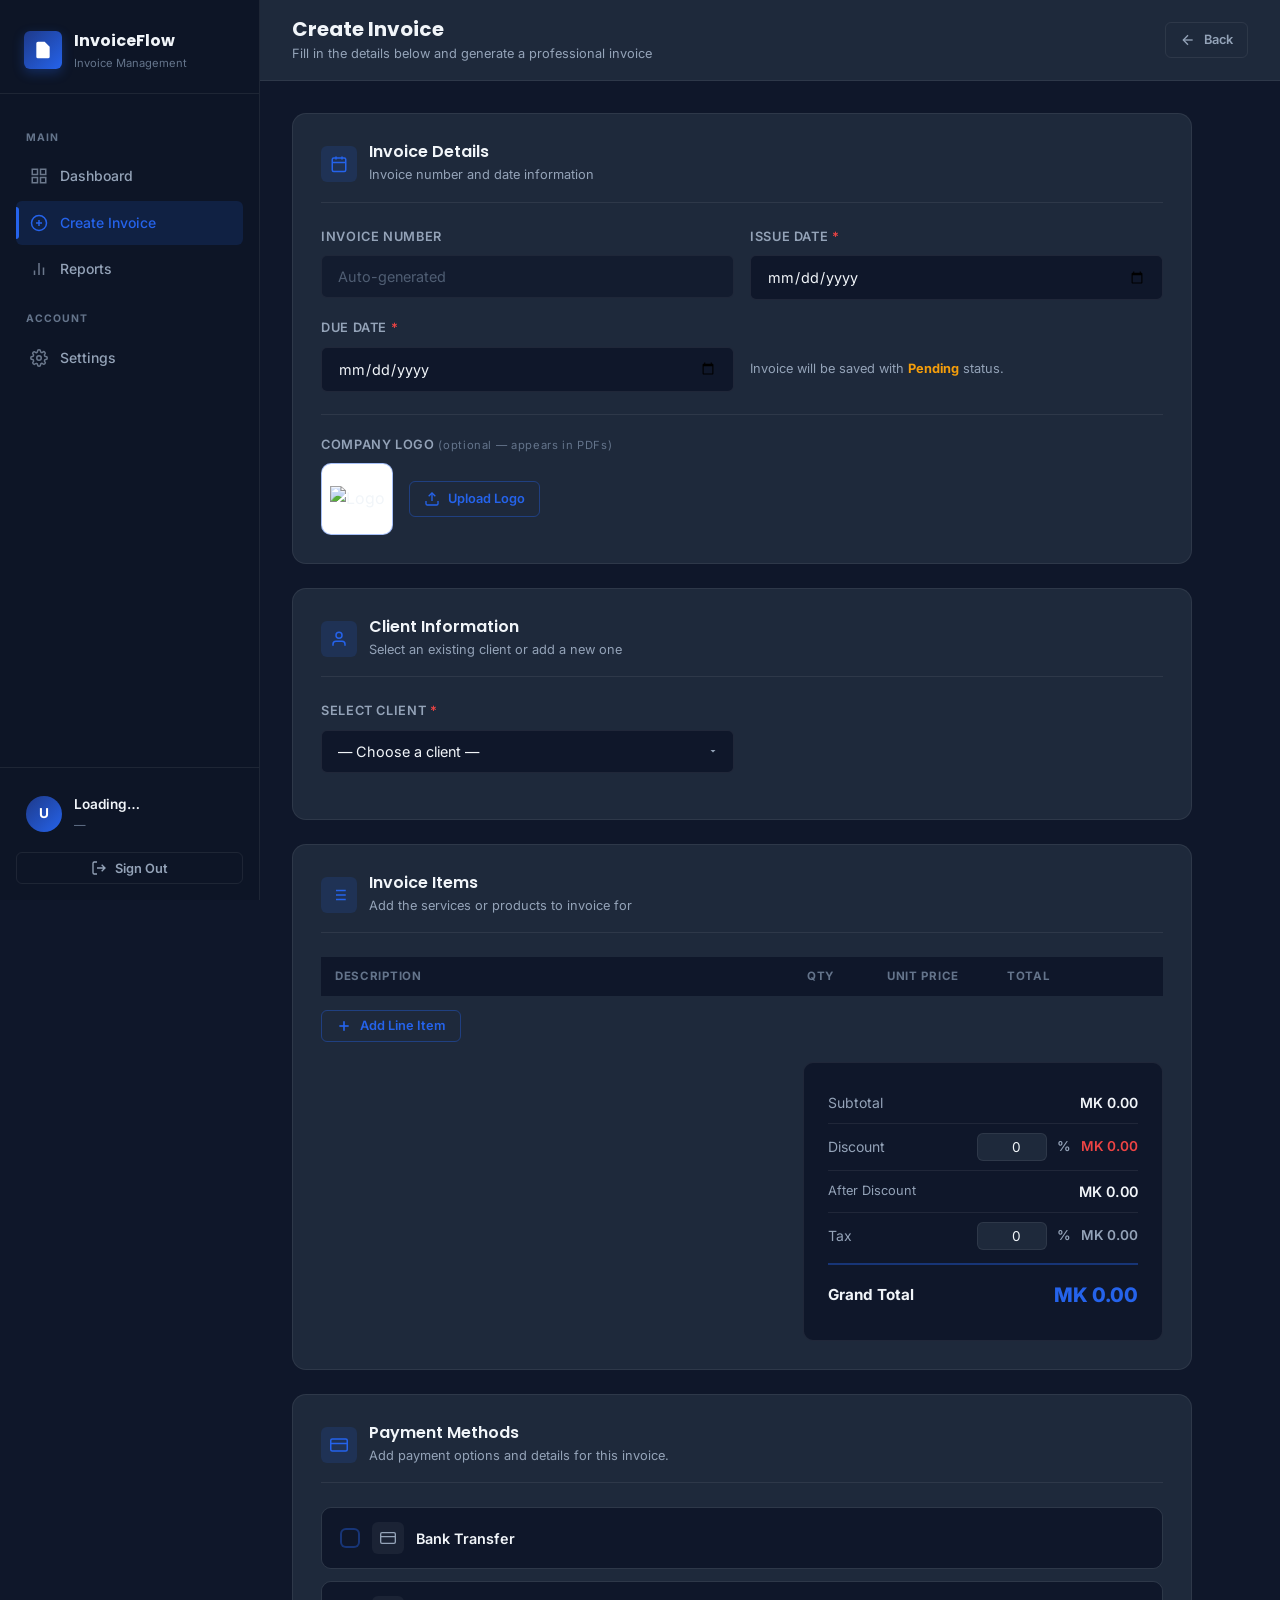
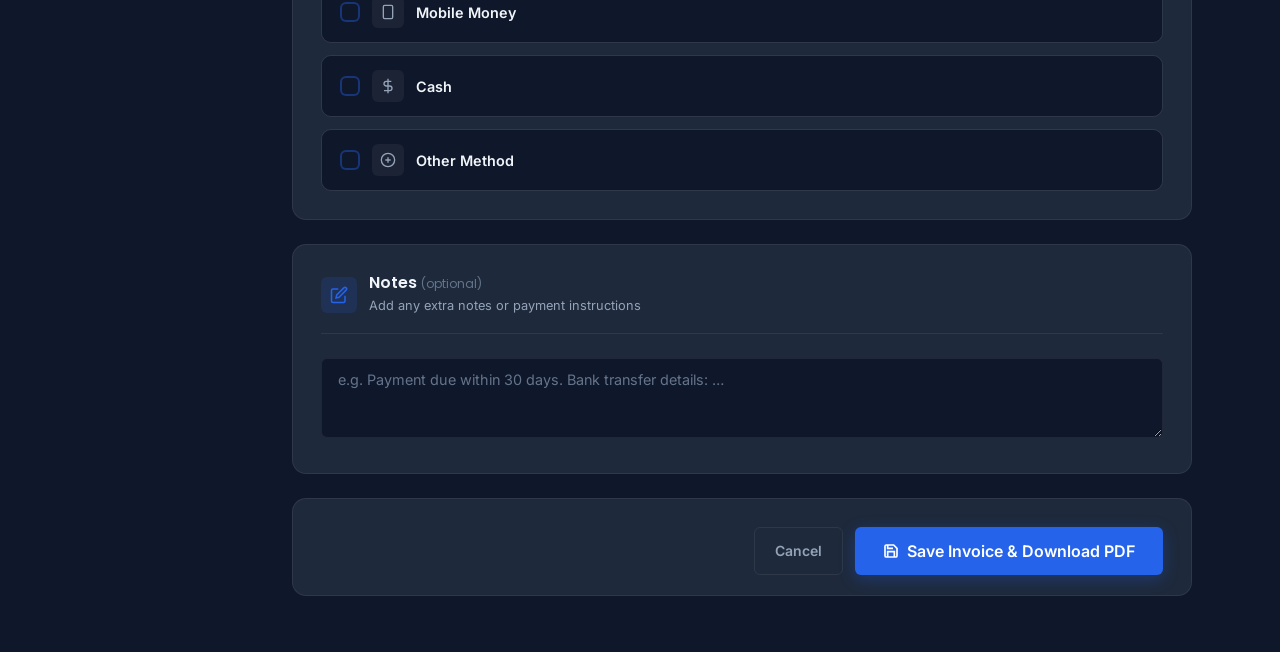
==== commit 50872367: "Signin Page update" ====
--- a/create-invoice.html
+++ b/create-invoice.html
@@ -11,6 +11,9 @@
 <body>
 <div class="app-layout">
 
+  <!-- Sidebar Overlay -->
+  <div class="sidebar-overlay" id="sidebar-overlay" onclick="toggleSidebar()"></div>
+
   <!-- ══════════════════ SIDEBAR ══════════════════ -->
   <aside class="sidebar" id="sidebar">
     <div class="sidebar-logo">
@@ -23,6 +26,9 @@
           <div class="logo-sub">Invoice Management</div>
         </div>
       </div>
+      <button class="mobile-close-btn" onclick="toggleSidebar()">
+        <svg viewBox="0 0 24 24" fill="none" stroke="currentColor" stroke-width="2"><line x1="18" y1="6" x2="6" y2="18"/><line x1="6" y1="6" x2="18" y2="18"/></svg>
+      </button>
     </div>
 
     <nav class="sidebar-nav">
@@ -66,8 +72,13 @@
 
     <div class="topbar">
       <div class="topbar-left">
-        <h2>Create Invoice</h2>
-        <p>Fill in the details below and generate a professional invoice</p>
+        <button class="mobile-menu-btn" onclick="toggleSidebar()">
+          <svg viewBox="0 0 24 24" fill="none" stroke="currentColor" stroke-width="2"><line x1="3" y1="12" x2="21" y2="12"/><line x1="3" y1="6" x2="21" y2="6"/><line x1="3" y1="18" x2="21" y2="18"/></svg>
+        </button>
+        <div>
+          <h2>Create Invoice</h2>
+          <p>Fill in the details below and generate a professional invoice</p>
+        </div>
       </div>
       <div class="topbar-right">
         <a href="dashboard.html" class="btn btn-ghost btn-sm">
@@ -267,8 +278,8 @@
                 <svg viewBox="0 0 24 24" fill="none" stroke="currentColor" stroke-width="2"><rect x="1" y="4" width="22" height="16" rx="2"/><line x1="1" y1="10" x2="23" y2="10"/></svg>
               </div>
               <div>
-                <h3>Payment Methods &amp; Account Details</h3>
-                <p>Select methods and add one or more accounts — all will print on the invoice PDF in a horizontal layout</p>
+                <h3>Payment Methods</h3>
+                <p>Add payment options and details for this invoice.</p>
               </div>
             </div>
 
@@ -282,7 +293,6 @@
                     <svg viewBox="0 0 24 24" fill="none" stroke="currentColor" stroke-width="2"><rect x="1" y="4" width="22" height="16" rx="2"/><line x1="1" y1="10" x2="23" y2="10"/></svg>
                   </span>
                   <span class="pm-toggle-label">Bank Transfer</span>
-                  <span class="pm-badge">Recommended</span>
                 </label>
                 <div class="payment-method-details" id="pm-details-bank">
                   <div id="pm-bank-accounts-wrap"></div>
@@ -323,7 +333,7 @@
                 <div class="payment-method-details" id="pm-details-cash">
                   <div class="form-group" style="margin:0;">
                     <label for="pm-cash-instructions">Cash Instructions (optional)</label>
-                    <input type="text" id="pm-cash-instructions" placeholder="e.g. Cash accepted at our office. Receipt will be issued." oninput="savePmState()" />
+                    <input type="text" id="pm-cash-instructions" placeholder="e.g. Cash accepted at our office. Receipt will be issued." oninput="syncCashInstructions()" />
                   </div>
                 </div>
               </div>
@@ -347,10 +357,6 @@
               </div>
 
             </div>
-
-            <div style="margin-top:16px;padding:12px 16px;background:var(--accent-light);border:1px solid var(--border-accent);border-radius:var(--radius);font-size:0.8rem;color:var(--text-muted);">
-              <strong style="color:var(--accent);">&#128161; Tip:</strong> Add multiple accounts per method — all will appear side-by-side in columns on the PDF.
-            </div>
           </div>
 
           <!-- ── Notes (optional) ── -->
@@ -402,7 +408,7 @@
 
 <script type="module">
   import { requireAuth, logout } from './auth.js';
-  import { getClients, createClient, createInvoice, generateInvoiceNumber } from './invoices.js';
+  import { getClients, createClient, createInvoice, generateInvoiceNumber, getInvoiceById, updateInvoiceFull } from './invoices.js';
   import { downloadInvoicePdf, docToBlob } from './pdfGenerator.js';
   import { uploadPdf } from './invoices.js';
 
@@ -419,6 +425,7 @@
   /* ── State ── */
   let itemCount = 0;
   let clientList = [];
+  let editInvoiceId = null;
 
   /* ── Init ── */
   (async () => {
@@ -430,27 +437,102 @@
     document.getElementById('user-name').textContent   = user.user_metadata?.full_name || 'User';
     document.getElementById('user-email').textContent  = user.email;
 
-    // Set default dates
-    const today    = new Date().toISOString().split('T')[0];
-    const due30    = new Date(Date.now() + 30 * 86400000).toISOString().split('T')[0];
-    document.getElementById('issue-date').value = today;
-    document.getElementById('due-date').value   = due30;
-
-    // Generate invoice number
+    await loadClients();
+
+    const urlParams = new URLSearchParams(window.location.search);
+    editInvoiceId = urlParams.get('id');
+
+    if (editInvoiceId) {
+      document.querySelector('.topbar h2').textContent = 'Edit Invoice';
+      document.getElementById('submit-btn-text').textContent = 'Update Invoice & Download PDF';
+      await loadExistingInvoice(editInvoiceId);
+    } else {
+      // Set default dates
+      const today    = new Date().toISOString().split('T')[0];
+      const due30    = new Date(Date.now() + 30 * 86400000).toISOString().split('T')[0];
+      document.getElementById('issue-date').value = today;
+      document.getElementById('due-date').value   = due30;
+
+      // Generate invoice number
+      try {
+        const num = await generateInvoiceNumber();
+        document.getElementById('invoice-number').value = num;
+      } catch (e) { document.getElementById('invoice-number').value = 'INV-0001'; }
+
+      addItem();
+    }
+  })();
+
+  /* ── Load Existing Invoice Data ── */
+  async function loadExistingInvoice(id) {
     try {
-      const num = await generateInvoiceNumber();
-      document.getElementById('invoice-number').value = num;
-    } catch (e) { document.getElementById('invoice-number').value = 'INV-0001'; }
-
-    // Load clients
-    await loadClients();
-
-    // Add first blank item row
-    addItem();
-
-    // Restore saved payment methods
-    restorePaymentMethods();
-  })();
+      showLoadingOverlay('Loading invoice details…');
+      const inv = await getInvoiceById(id);
+      hideLoadingOverlay();
+
+      document.getElementById('invoice-number').value = inv.invoice_number;
+      document.getElementById('issue-date').value     = inv.issue_date;
+      document.getElementById('due-date').value       = inv.due_date;
+      document.getElementById('client-select').value  = inv.client_id;
+      
+      document.getElementById('discount-rate').value  = inv.discount || 0;
+      document.getElementById('tax-rate').value       = inv.tax || 0;
+      document.getElementById('invoice-notes').value  = inv.notes || '';
+
+      const tbody = document.getElementById('items-tbody');
+      tbody.innerHTML = '';
+      itemCount = 0;
+
+      if (inv.invoice_items && inv.invoice_items.length > 0) {
+        inv.invoice_items.forEach((item, idx) => {
+          addItem();
+          document.getElementById(`item-desc-${idx}`).value  = item.description;
+          document.getElementById(`item-qty-${idx}`).value   = item.quantity;
+          document.getElementById(`item-price-${idx}`).value = item.unit_price;
+          calcRow(idx);
+        });
+      } else {
+        addItem();
+      }
+
+      if (inv.payment_methods && inv.payment_methods.length > 0) {
+        ['bank', 'mobile', 'cash', 'other'].forEach(m => { pmState[m].enabled = false; pmState[m].accounts = []; });
+        pmState.cash.instructions = '';
+        
+        inv.payment_methods.forEach(pm => {
+          if (pm.method_type === 'bank') {
+            pmState.bank.enabled = true;
+            pmState.bank.accounts = pm.payment_accounts.map(a => ({ bank: a.provider || '', account: a.account_number || '', holder: a.account_name || '', branch: a.branch || '' }));
+          } else if (pm.method_type === 'mobile') {
+            pmState.mobile.enabled = true;
+            pmState.mobile.accounts = pm.payment_accounts.map(a => ({ provider: a.provider || 'Other', number: a.account_number || '', holder: a.account_name || '' }));
+          } else if (pm.method_type === 'cash') {
+            pmState.cash.enabled = true;
+            if (pm.payment_accounts[0]) pmState.cash.instructions = pm.payment_accounts[0].additional_info || '';
+          } else if (pm.method_type === 'other') {
+            pmState.other.enabled = true;
+            pmState.other.accounts = pm.payment_accounts.map(a => ({ method: a.account_name || '', details: a.additional_info || '' }));
+          }
+        });
+
+        ['bank', 'mobile', 'cash', 'other'].forEach(m => {
+          const cb = document.getElementById(`pm-${m}`);
+          const details = document.getElementById(`pm-details-${m}`);
+          if (cb) cb.checked = pmState[m].enabled;
+          if (details) details.classList.toggle('show', pmState[m].enabled);
+          if (m === 'cash') {
+            const inst = document.getElementById('pm-cash-instructions');
+            if (inst) inst.value = pmState.cash.instructions;
+          } else {
+            renderAccounts(m);
+          }
+        });
+      }
+    } catch (e) {
+      hideLoadingOverlay();
+      showToast('Error loading invoice: ' + e.message, 'error');
+    }
+  }
 
   /* ── Load Clients into Select ── */
   async function loadClients() {
@@ -617,8 +699,8 @@
         clientId = newClient.id;
       }
 
-      // 2. Save invoice
-      showLoadingOverlay('Saving invoice…');
+      // 2. Save or Update invoice
+      showLoadingOverlay(editInvoiceId ? 'Updating invoice…' : 'Saving invoice…');
       const invoiceData = {
         client_id:      clientId,
         invoice_number: document.getElementById('invoice-number').value,
@@ -628,10 +710,17 @@
         discount:       discountRate,
         tax:            taxRate,
         total,
+        notes:          document.getElementById('invoice-notes').value.trim()
       };
 
       const paymentMethods = collectPaymentMethods();
-      const savedInvoice = await createInvoice(invoiceData, items, paymentMethods);
+      let savedInvoice = null;
+
+      if (editInvoiceId) {
+        savedInvoice = await updateInvoiceFull(editInvoiceId, invoiceData, items, paymentMethods);
+      } else {
+        savedInvoice = await createInvoice(invoiceData, items, paymentMethods);
+      }
 
       // 3. Build full invoice object for PDF (include client info)
       const clientObj = clientList.find(c => c.id === clientId) || {
@@ -666,7 +755,7 @@
       }
 
       hideLoadingOverlay();
-      showToast('Invoice created and PDF downloaded! ✓', 'success');
+      showToast(editInvoiceId ? 'Invoice updated and PDF downloaded! ✓' : 'Invoice created and PDF downloaded! ✓', 'success');
 
       // Redirect to dashboard after short delay
       setTimeout(() => { window.location.href = 'dashboard.html'; }, 1800);
@@ -688,14 +777,11 @@
     const details = document.getElementById(`pm-details-${method}`);
     pmState[method].enabled = check.checked;
     if (details) details.classList.toggle('show', check.checked);
-    // Add first account automatically when enabling
     if (check.checked && method !== 'cash' && pmState[method].accounts.length === 0) {
-      addAccount(method);
-    }
-    savePmState();
-  };
-
-  /* Add a new account row to a method */
+      window.addAccount(method);
+    }
+  };
+
   window.addAccount = (method) => {
     if (method === 'bank') {
       pmState.bank.accounts.push({ bank: '', account: '', holder: '', branch: '' });
@@ -705,17 +791,24 @@
       pmState.other.accounts.push({ method: '', details: '' });
     }
     renderAccounts(method);
-    savePmState();
-  };
-
-  /* Remove one account row */
+  };
+
   window.removeAccount = (method, idx) => {
     pmState[method].accounts.splice(idx, 1);
     renderAccounts(method);
-    savePmState();
-  };
-
-  /* Render account rows into the DOM for a given method */
+  };
+
+  window.syncAccount = (method, idx, field, value) => {
+    if (method && pmState[method] && pmState[method].accounts[idx]) {
+      pmState[method].accounts[idx][field] = value;
+    }
+  };
+
+  window.syncCashInstructions = () => {
+    const el = document.getElementById('pm-cash-instructions');
+    if (el) pmState.cash.instructions = el.value;
+  };
+
   function renderAccounts(method) {
     const wrap = document.getElementById(`pm-${method}-accounts-wrap`);
     if (!wrap) return;
@@ -805,62 +898,6 @@
     });
   }
 
-  /* Sync a single field change into state */
-  window.syncAccount = (method, idx, field, value) => {
-    if (pmState[method].accounts[idx]) {
-      pmState[method].accounts[idx][field] = value;
-      savePmState();
-    }
-  };
-
-  /* Save entire pmState to localStorage */
-  window.savePmState = function savePmState() {
-    // Update cash instructions from DOM
-    const cashEl = document.getElementById('pm-cash-instructions');
-    if (cashEl) pmState.cash.instructions = cashEl.value;
-    // Update enabled flags from checkboxes
-    ['bank','mobile','cash','other'].forEach(m => {
-      const cb = document.getElementById(`pm-${m}`);
-      if (cb) pmState[m].enabled = cb.checked;
-    });
-    localStorage.setItem('invoiceflow_pm_state', JSON.stringify(pmState));
-  };
-
-  /* Restore pmState from localStorage and re-render UI */
-  function restorePaymentMethods() {
-    const saved = localStorage.getItem('invoiceflow_pm_state');
-    if (saved) {
-      try {
-        const loaded = JSON.parse(saved);
-        // Merge carefully so new keys don't break old saves
-        ['bank','mobile','other'].forEach(m => {
-          if (loaded[m]) {
-            pmState[m].enabled  = !!loaded[m].enabled;
-            pmState[m].accounts = Array.isArray(loaded[m].accounts) ? loaded[m].accounts : [];
-          }
-        });
-        if (loaded.cash) {
-          pmState.cash.enabled      = !!loaded.cash.enabled;
-          pmState.cash.instructions = loaded.cash.instructions || '';
-        }
-      } catch(e) { /* ignore corrupt data */ }
-    }
-
-    // Apply to DOM
-    ['bank','mobile','cash','other'].forEach(method => {
-      const cb      = document.getElementById(`pm-${method}`);
-      const details = document.getElementById(`pm-details-${method}`);
-      if (!cb) return;
-      cb.checked = pmState[method].enabled;
-      if (details) details.classList.toggle('show', pmState[method].enabled);
-      if (method !== 'cash') renderAccounts(method);
-    });
-
-    // Restore cash instructions
-    const cashEl = document.getElementById('pm-cash-instructions');
-    if (cashEl) cashEl.value = pmState.cash.instructions;
-  }
-
   /* Collect methods for PDF generation */
   function collectPaymentMethods() {
     const methods = [];
@@ -871,9 +908,8 @@
     if (pmState.mobile.enabled && pmState.mobile.accounts.length > 0) {
       methods.push({ type: 'Mobile Money', accounts: [...pmState.mobile.accounts] });
     }
-    if (pmState.cash.enabled) {
-      const instr = document.getElementById('pm-cash-instructions')?.value.trim() || '';
-      methods.push({ type: 'Cash', accounts: [{ instructions: instr }] });
+    if (pmState.cash.enabled && pmState.cash.instructions) {
+      methods.push({ type: 'Cash', accounts: [{ instructions: pmState.cash.instructions }] });
     }
     if (pmState.other.enabled && pmState.other.accounts.length > 0) {
       // Build display name from first account's method field
@@ -883,6 +919,12 @@
 
     return methods;
   }
+
+  /* ── Mobile Sidebar Toggle ── */
+  window.toggleSidebar = () => {
+    document.getElementById('sidebar').classList.toggle('open');
+    document.getElementById('sidebar-overlay').classList.toggle('show');
+  };
 
   /* ── Logout ── */
   window.handleLogout = async () => {
--- a/styles.css
+++ b/styles.css
@@ -250,6 +250,7 @@
   font-size: 0.9rem;
   transition: border-color var(--transition), box-shadow var(--transition);
   outline: none;
+  appearance: none;
   -webkit-appearance: none;
 }
 
@@ -793,6 +794,7 @@
   font-size: 0.85rem;
   outline: none;
   transition: border-color var(--transition);
+  appearance: none;
   -webkit-appearance: none;
 }
 
@@ -1251,6 +1253,8 @@
   padding: 32px;
   max-width: 500px;
   width: 100%;
+  max-height: 90vh;
+  overflow-y: auto;
   box-shadow: var(--shadow);
   animation: modalIn 0.2s ease;
 }
@@ -1628,6 +1632,87 @@
   }
 }
 
+.pm-add-account-btn {
+  background: none;
+  border: 1px dashed var(--border-accent);
+  color: var(--accent);
+  font-size: 0.85rem;
+  font-weight: 600;
+  padding: 10px 16px;
+  border-radius: var(--radius-sm);
+  cursor: pointer;
+  display: flex;
+  align-items: center;
+  gap: 8px;
+  width: 100%;
+  justify-content: center;
+  margin-top: 12px;
+  transition: all var(--transition);
+}
+
+.pm-add-account-btn:hover {
+  background: rgba(37, 99, 235, 0.05);
+  border-color: var(--accent);
+}
+
+.pm-add-account-btn svg {
+  width: 16px;
+  height: 16px;
+}
+
+/* ── Responsive Mobile Menu ── */
+.mobile-menu-btn {
+  display: none;
+  background: transparent;
+  border: none;
+  color: var(--text-light);
+  cursor: pointer;
+  padding: 4px;
+  margin-right: 14px;
+}
+
+.mobile-menu-btn svg {
+  width: 26px;
+  height: 26px;
+}
+
+.mobile-close-btn {
+  display: none;
+  background: transparent;
+  border: none;
+  color: var(--text-muted);
+  cursor: pointer;
+  padding: 4px;
+}
+
+.mobile-close-btn svg {
+  width: 24px;
+  height: 24px;
+}
+
+.mobile-close-btn:hover {
+  color: var(--text-light);
+}
+
+.sidebar-overlay {
+  display: none;
+  position: fixed;
+  top: 0;
+  left: 0;
+  right: 0;
+  bottom: 0;
+  background: rgba(0, 0, 0, 0.5);
+  backdrop-filter: blur(2px);
+  z-index: 90;
+  opacity: 0;
+  transition: opacity var(--transition);
+}
+
+.sidebar-overlay.show {
+  display: block;
+  opacity: 1;
+}
+
 /* ── Responsive ── */
 @media (max-width: 1024px) {
   :root {
@@ -1640,8 +1725,28 @@
 }
 
 @media (max-width: 768px) {
+  .mobile-menu-btn {
+    display: block;
+  }
+
+  .mobile-close-btn {
+    display: block;
+  }
+
+  .topbar-left {
+    display: flex;
+    align-items: center;
+  }
+
+  .sidebar-logo {
+    display: flex;
+    justify-content: space-between;
+    align-items: center;
+  }
+
   .sidebar {
     transform: translateX(-100%);
+    box-shadow: var(--shadow);
   }
 
   .sidebar.open {
